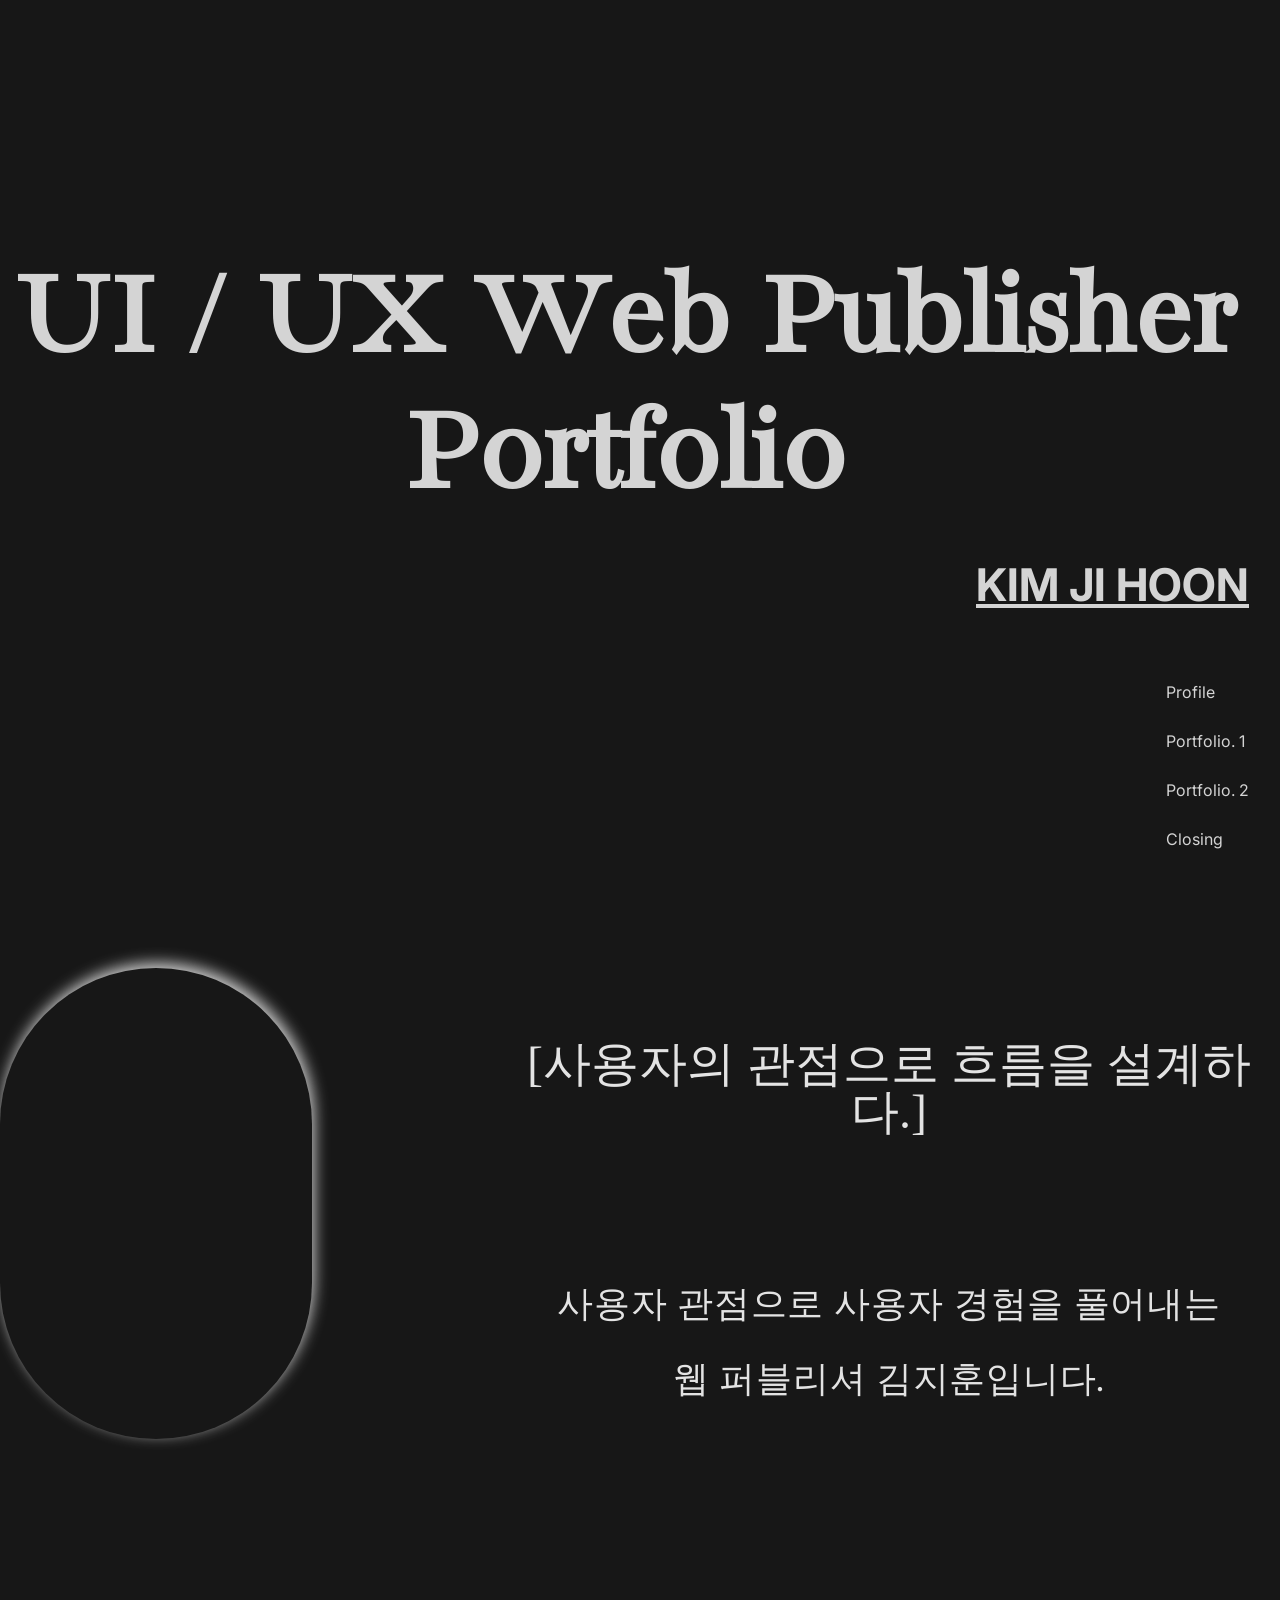
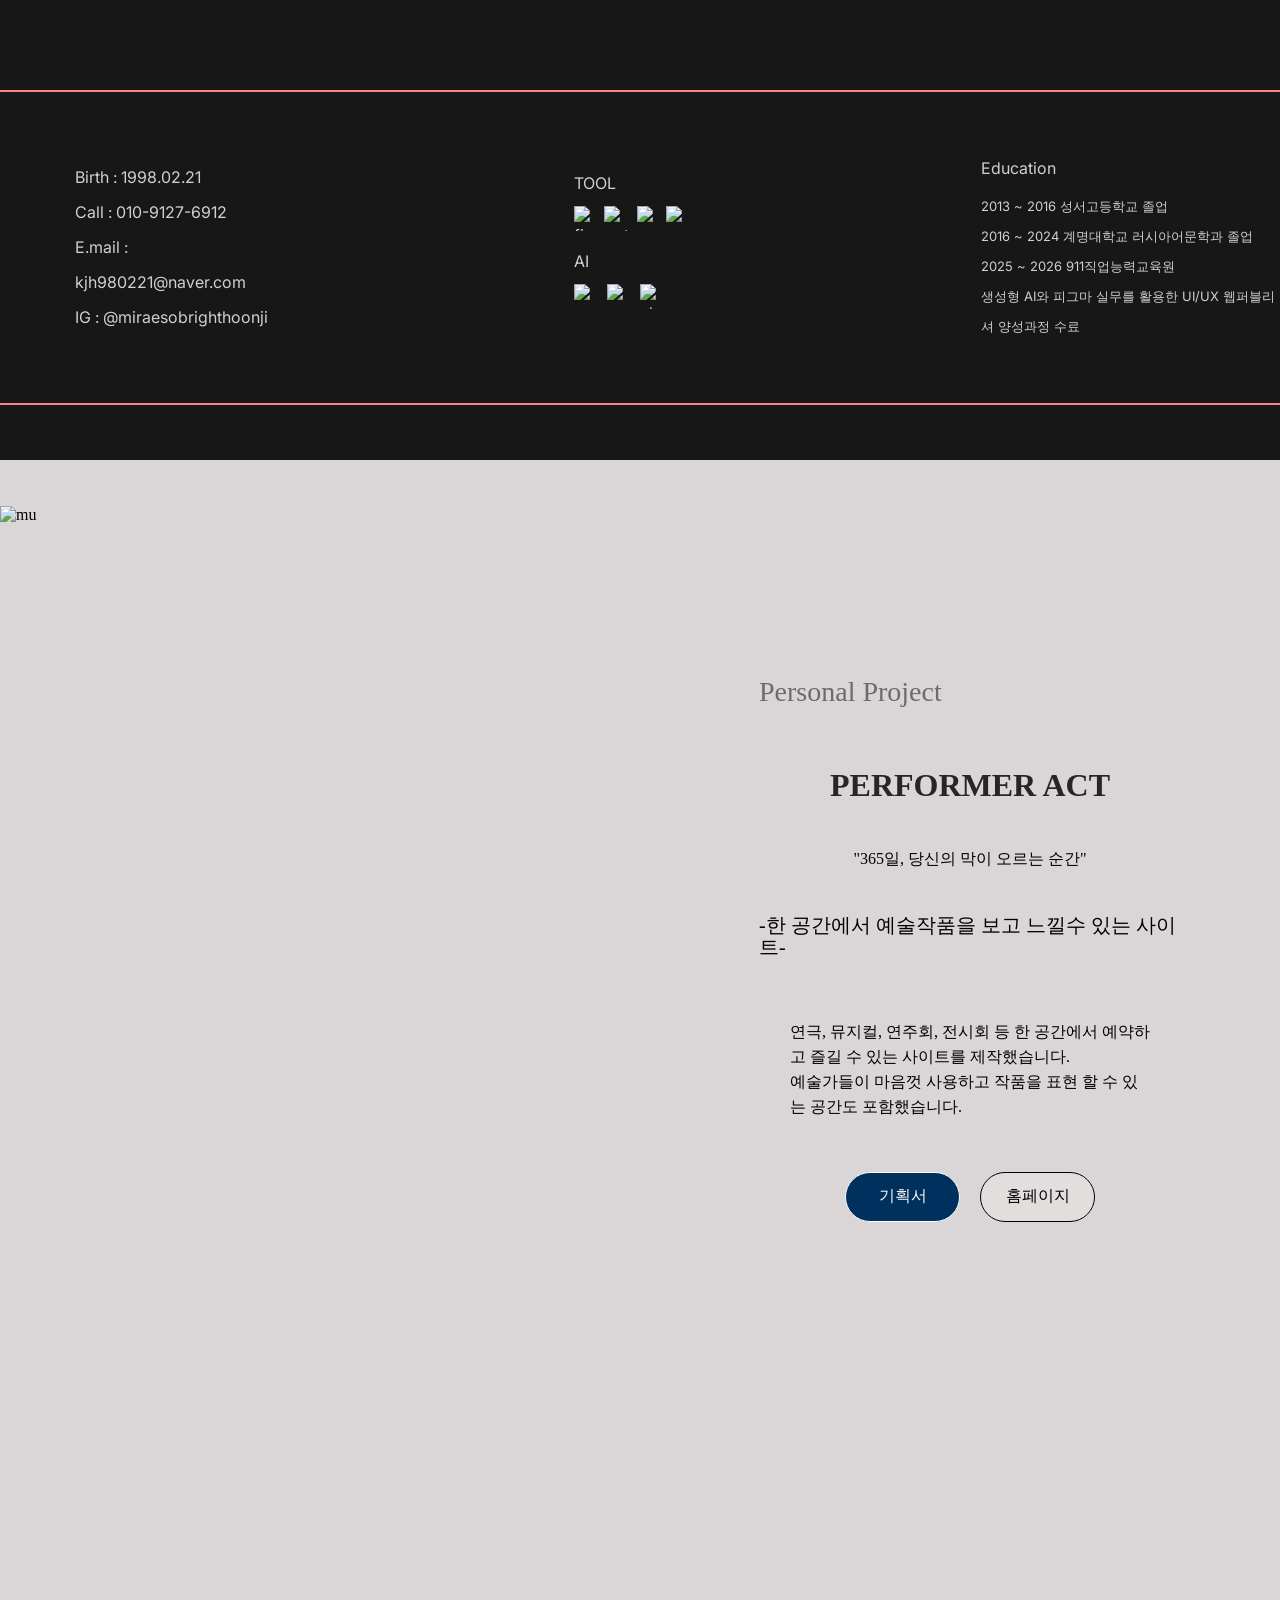
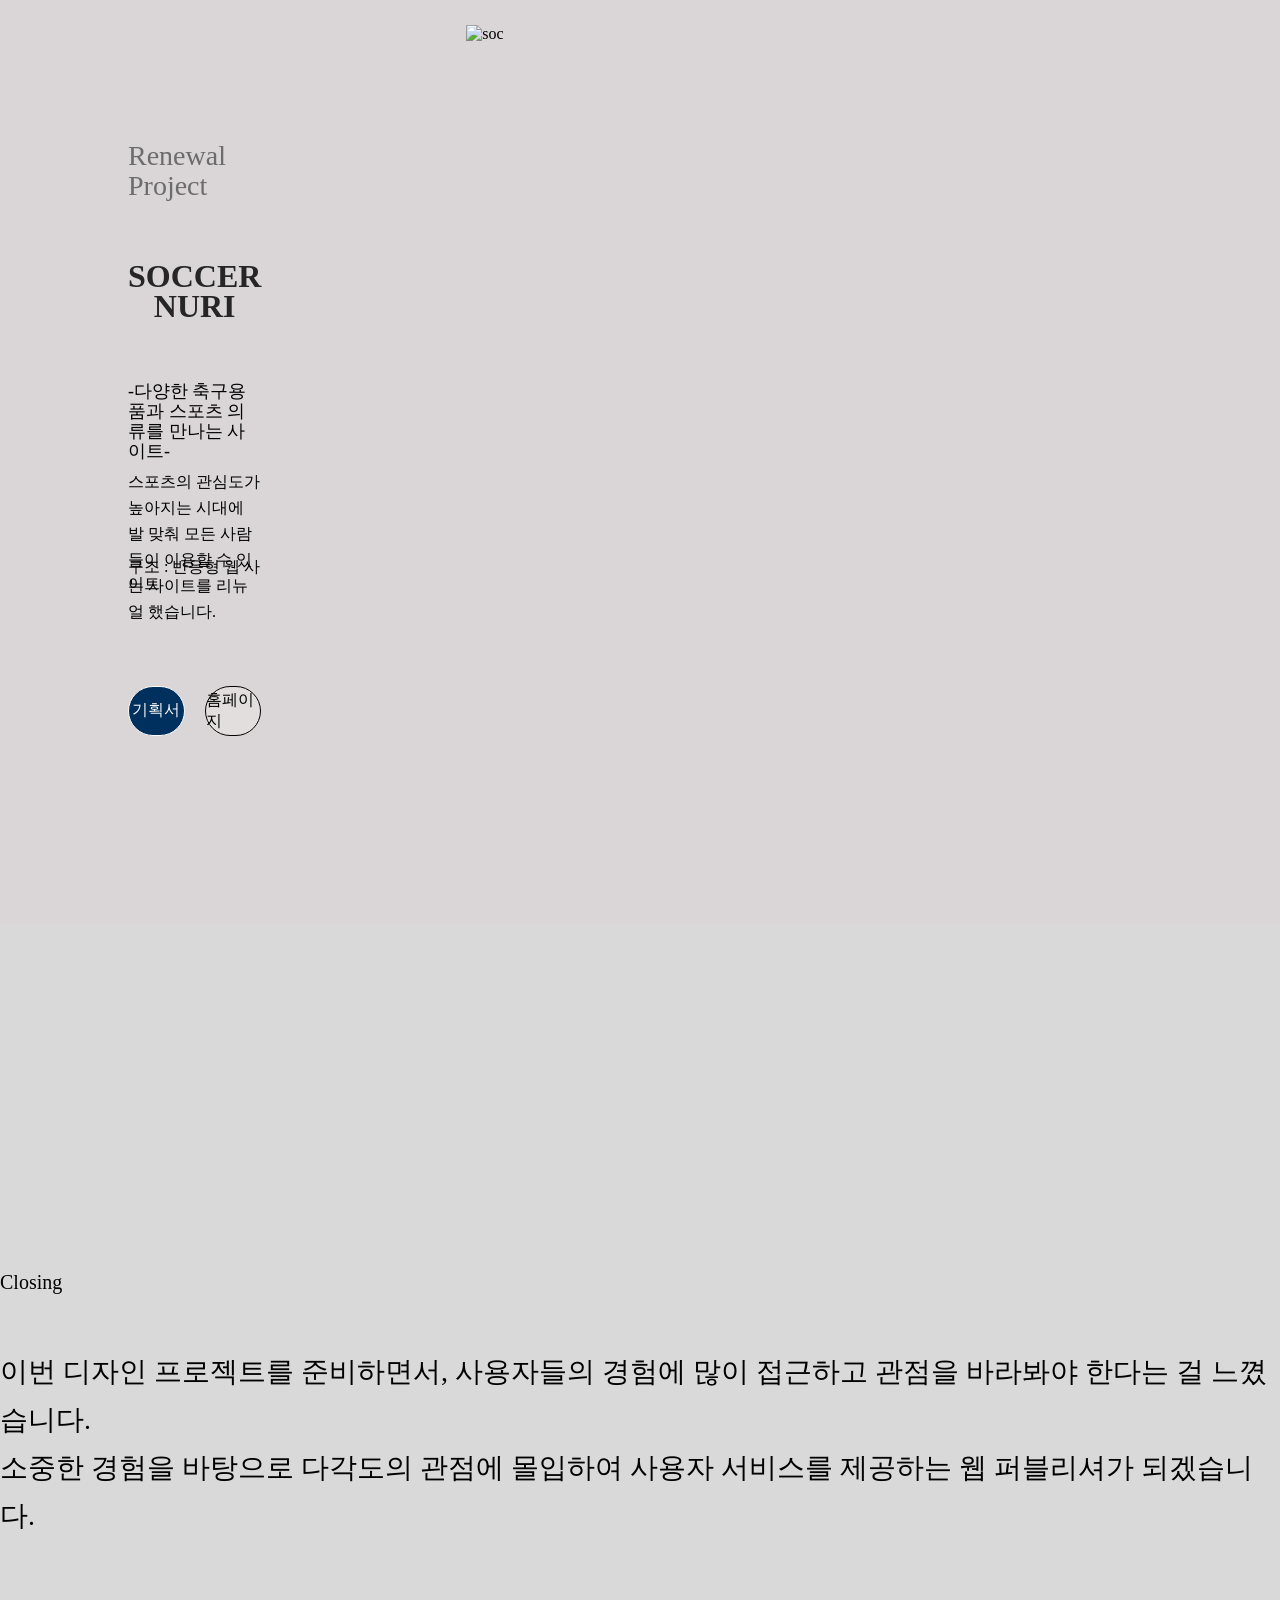
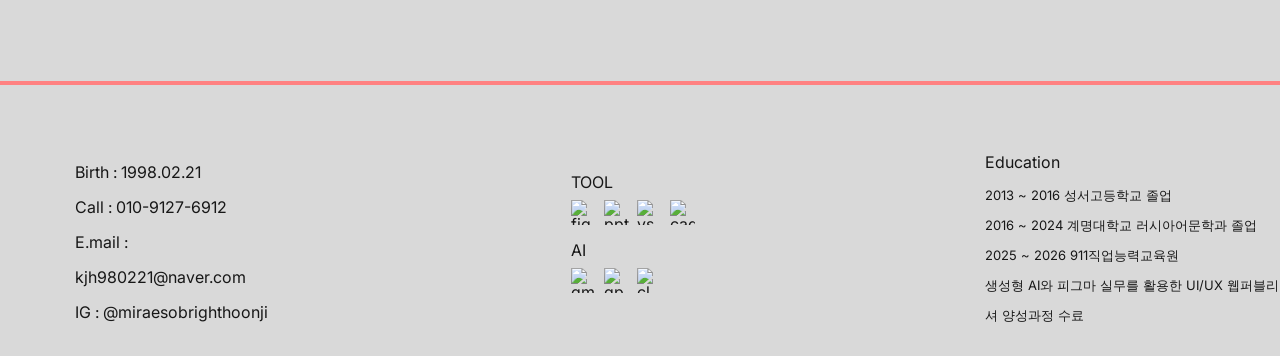
==== index.html @ e8573af8 "upload" ====
<!DOCTYPE html>
<html lang="en">
<head>
  <meta charset="UTF-8">
  <meta name="viewport" content="width=device-width, initial-scale=1.0">
  <title>표지페이지</title>
  <link rel="stylesheet" href="./index.css">
  <link href="https://fonts.googleapis.com/css2?family=Bacasime+Antique&family=Inter:wght@400&display=swap" rel="stylesheet">
</head>
<body>
 <section class="section-cover">
  <div class="frame-top">
    <div class="frame-title-nav">
      <div class="frame-main-title">
        <h1 class="main-title">UI / UX Web Publisher Portfolio</h1>
      </div>

      <div class="frame-user-info">
        <div class="frame-name">
          <h2 class="user-name">KIM JI HOON</h2>
        </div>
        <nav class="frame-nav">
          <a href="#profile">Profile</a>
          <a href="#brand-project">Portfolio. 1</a>
          <a href="#renewal-project">Portfolio. 2</a>
          <a href="#closing">Closing</a>
        </nav>
      </div>
    </div>
  </div>

  <div class="frame-bottom" id="profile">
    <div class="frame-intro">
      <div class="frame-profile-img">
        <div class="img-circle">
          <img src="./int-img/나나나.png" alt="나">
        </div>
      </div>
      <div class="frame-slogan">
        <h3 class="slogan-title">[사용자의 관점으로 흐름을 설계하다.]</h3>
        <p class="slogan-desc">사용자 관점으로 사용자 경험을 풀어내는 <br> 웹 퍼블리셔 김지훈입니다.</p>
      </div>
    </div>

    <div class="red-line"></div>

    <div class="frame-details">
      <div class="detail-box contact-info">
        Birth : 1998.02.21 <br> Call : 010-9127-6912 <br>
        E.mail : kjh980221@naver.com <br> IG : @miraesobrighthoonji
      </div>

      <div class="detail-box stack-info">
        <div class="stack-group">
          <span class="label">TOOL</span>
          <div class="icon-row">
            <img src="./int-img/figma.png" alt="fig">
            <img src="./int-img/ppt.png" alt="ppt">
            <img src="./int-img/vs2 1.png" alt="vs">
            <img src="./int-img/cacad 1.png" alt="cad">
          </div>
        </div>
        <div class="stack-group">
          <span class="label">AI</span>
          <div class="icon-row">
            <img src="./int-img/gemi 1.png" alt="gem">
            <img src="./int-img/gp 1.png" alt="gp">
            <img src="./int-img/cl 1.png" alt="cl">
          </div>
        </div>
      </div>

      <div class="detail-box edu-info">
        <span class="label">Education</span>
        <p class="edu-text">
          2013 ~ 2016 성서고등학교 졸업 <br>
          2016 ~ 2024 계명대학교 러시아어문학과 졸업 <br>
          2025 ~ 2026 911직업능력교육원 <br>생성형 AI와 피그마 실무를 활용한 UI/UX 웹퍼블리셔 양성과정 수료 
        </p>
      </div>
    </div>

    <div class="red-line"></div>
  </div>
 </section>

  <section id="brand-project" class="section-brand">
    <div class="brand-visual">
      <img src="./int-img/뮤지칼.jpg" alt="mu" class="brand-main-img">
    </div>

    <div class="brand-info-card">
      <div class="brand-header">
        <span class="brand-label">Personal Project</span>
        <div class="brand-titles">
          <h2 class="brand-name">PERFORMER ACT</h2>
          <p class="brand-slogan">"365일, 당신의 막이 오르는 순간"</p>
          <p class="brand-summary">-한 공간에서 예술작품을 보고 느낄수 있는 사이트-</p>
        </div>
      </div>

      <div class="brand-body">
        <div class="brand-description">
          <p class="desc-text">
            연극, 뮤지컬, 연주회, 전시회 등 한 공간에서 예약하고 즐길 수 있는 사이트를 제작했습니다. <br>
            예술가들이 마음껏 사용하고 작품을 표현 할 수 있는 공간도 포함했습니다.
          </p>
        </div>
        <div class="brand-actions">
          <a href="./김지훈퍼포머액트.pdf" class="btn btn-plan" target="_blank">기획서</a>
          <a href="./performeract/html/main1.html" class="btn btn-web" target="_blank">홈페이지</a>
        </div>
      </div>
    </div>
  </section>

  <section id="renewal-project" class="section-renewal">
    <div class="renewal-info-card">
      <div class="renewal-header">
        <span class="renewal-label">Renewal Project</span>
        <div class="renewal-titles">
          <h2 class="renewal-name">SOCCER NURI</h2>
          <p class="renewal-summary">-다양한 축구용품과 스포츠 의류를 만나는 사이트-</p>
        </div>
      </div>

      <div class="renewal-body">
        <div class="renewal-description">
          <p class="desc-main">스포츠의 관심도가 높아지는 시대에 발 맞춰 모든 사람들이 이용할 수 있는 사이트를 리뉴얼 했습니다.</p>
          <div class="desc-sub">
            <p>구조 : 반응형 웹 사이트</p>
          </div>
        </div>

        <div class="renewal-actions">
          <a href="./김지훈싸커누리.pdf" class="btn btn-plan-blue" target="_blank">기획서</a>
          <a href="./soccernuri/html/main.html" class="btn btn-web-gray" target="_blank">홈페이지</a>
        </div>
      </div>
    </div>

    <div class="project-img-display">
      <img src="./int-img/soc.png" alt="soc" class="renewal-main-img">
    </div>
  </section>

  <section id="closing" class="section-closing">
    <div class="closing-message-group">
      <h2 class="closing-label">Closing</h2>
      <p class="closing-text">
        이번 디자인 프로젝트를 준비하면서, 사용자들의 경험에 많이 접근하고 관점을 바라봐야 한다는 걸 느꼈습니다. <br>
        소중한 경험을 바탕으로 다각도의 관점에 몰입하여 사용자 서비스를 제공하는 웹 퍼블리셔가 되겠습니다.
      </p>
    </div>

    <div class="closing-info-group">
      <div class="accent-line"></div>
      <div class="contact-row">
        <div class="detail-box1 contact-info1">
          Birth : 1998.02.21 <br> Call : 010-9127-6912 <br>
          E.mail : kjh980221@naver.com <br> IG : @miraesobrighthoonji
        </div>

        <div class="detail-box1 stack-info1">
          <div class="stack-group1">
            <span class="label1">TOOL</span>
            <div class="icon-row1">
              <img src="./int-img/figma.png" alt="fig">
              <img src="./int-img/ppt.png" alt="ppt">
              <img src="./int-img/vs2 1.png" alt="vs">
              <img src="./int-img/cacad 1.png" alt="cad">
            </div>
          </div>
          <div class="stack-group1">
            <span class="label1">AI</span>
            <div class="icon-row1">
              <img src="./int-img/gemi 1.png" alt="gm">
              <img src="./int-img/gp 1.png" alt="gp">
              <img src="./int-img/cl 1.png" alt="cl">
            </div>
          </div>
        </div>

        <div class="detail-box1 edu-info1">
          <span class="label1">Education</span>
          <p class="edu-text1">
            2013 ~ 2016 성서고등학교 졸업 <br>
            2016 ~ 2024 계명대학교 러시아어문학과 졸업 <br>
            2025 ~ 2026 911직업능력교육원 <br>생성형 AI와 피그마 실무를 활용한 UI/UX 웹퍼블리셔 양성과정 수료
          </p>
        </div>
      </div>
    </div>
  </section>


</body>
</html>
---- index.css ----
@charset "UTF-8";
@import url('https://fonts.googleapis.com/earlyaccess/jejugothic.css');
* {
  margin: 0;
  padding: 0;
  box-sizing: border-box;
}
body {
  width: 100%;
  background: #F8F8F8;
  overflow-x: hidden;
}
img {
  display: block;
  max-width: 100%;
  height: auto;
}
a {
  text-decoration: none;
  color: inherit;
}
html {
  scroll-behavior: smooth;
}
.section-cover {
  display: flex;
  flex-direction: column;
  align-items: center;
  padding: 253px 0px 55px;
  gap: 10px;
  width: 100%;
  max-width: 1920px;
  height: 2060px;
  background: #171717;
  box-sizing: border-box;
}
.frame-top {
  display: flex;
  flex-direction: column;
  align-items: flex-start;
  gap: 44px;
  width: 100%;
  height: 1807px;
  align-self: stretch;
}
.frame-title-nav {
  display: flex;
  flex-direction: column;
  justify-content: flex-end;
  align-items: flex-end;
  padding: 0px 31px 0px 0px;
  gap: 113px;
  width: 100%;
  height: 596px;
  align-self: stretch;
}
.frame-main-title {
  display: flex;
  justify-content: center;
  align-items: center;
  width: 100%;
  max-width: 1889px;
  height: 192px;
  align-self: stretch;
}
.main-title {
  width: 100%;
  max-width: 1336px;
  height: 192px;
  font-family: 'Bacasime Antique';
  font-size: 126px;
  line-height: 136px;
  text-align: center;
  color: #D4D4D4;
  margin: 0;
}
.frame-user-info {
  display: flex;
  flex-direction: column;
  align-items: flex-end;
  gap: 71px;
  width: 100%;
  max-width: 279px;
  height: 291px;
}
.frame-name {
  display: flex;
  flex-direction: row;
  justify-content: flex-end;
  align-items: flex-end;
  width: 100%;
  height: 54px;
}
.user-name {
  width: auto;
  white-space: nowrap;
  font-family: 'Inter';
  font-size: 45px;
  line-height: 54px;
  text-align: right;
  text-decoration: underline;
  color: #D4D4D4;
  margin: 0;
}
.frame-nav {
  display: flex;
  flex-direction: column;
  gap: 30px;
}
.frame-nav a {
  font-family: 'Inter';
  font-size: 16px;
  line-height: 19px;
  color: #D4D4D4;
  text-decoration: none;
}
.frame-nav a:hover {
  text-decoration: underline;
}
.frame-bottom {
  display: flex;
  flex-direction: column;
  align-items: center;
  gap: 77px;
  width: 100%;
  height: 1144px;
  align-self: stretch;
}
.frame-intro {
  display: flex;
  flex-direction: row;
  align-items: center;
  padding: 78px 0px 145px;
  gap: 188px;
  width: 100%;
  max-width: 1436px;
  height: 775px;
}
.img-circle {
  width: 100%;
  max-width: 312px;
  height: 471px;
  border-radius: 156px;
}
.img-circle img {
  width: 312px;
  height: 100%;
  object-fit: cover;
  box-sizing: border-box;
  border-radius: 156px;
  box-shadow: 2px -5px 15px #D0D0D0;
}
.frame-slogan {
  display: flex;
  flex-direction: column;
  align-items: center;
  gap: 130px;
  width: 100%;
  max-width: 778px;
  height: 328px;
}
.slogan-title {
  font-family: 'JejuMyeongjo';
  font-size: 48px;
  font-weight: 400;
  line-height: 48px;
  text-align: center;
  color: #E3E3E3;
  margin: 0;
}
.slogan-desc {
  font-family: 'Inter';
  font-size: 36px;
  line-height: 75px;
  letter-spacing: 0.02em;
  color: #E3E3E3;
  display: flex;
  align-items: center;
  text-align: center;
  margin: 0;
}
.red-line {
  width: 100%;
  height: 0px;
  border: 1px solid #FF8181;
  align-self: stretch;
}
.frame-details {
  display: flex;
  flex-direction: row;
  align-items: center;
  gap: 282px;
  width: 100%;
  max-width: 1358px;
  height: 157px;
}
.detail-box {
  font-family: 'Inter';
  font-size: 16px;
  line-height: 26px;
  color: #D0D0D0;
}
.detail-box.contact-info {
  font-size: 16px;
  line-height: 35px;
  margin-left: 75px;
}
.stack-group {
  margin-bottom: 17px;
}
.label {
  display: block;
  margin-bottom: 10px;
}
.icon-row {
  display: flex;
  align-items: center;
}
.icon-row img {
  width: 100%;
  max-width: 25px;
  height: 25px;
  margin-right: 8px;
}
.edu-text {
  font-size: 13px;
  line-height: 30px;
  width: 100%;
  max-width: 314px;
  margin: 0;
}
.section-brand {
  display: flex;
  flex-direction: row;
  align-items: center;
  padding: 0px 99px 0px 0px; 
  gap: 142px; 
  width: 100%;
  max-width: 1920px;
  height: 1032px;
  background: #DAD5D6;
  box-sizing: border-box;
}
.brand-visual {
  width: 100%;
  max-width: 1257px;
  height: 941px;
  display: flex;
  flex-direction: column;
  gap: 10px;
}
.brand-main-img {
  width: 100%;
  max-width: 1257px;
  height: 950px;
  object-fit: cover;
}
.brand-info-card {
  display: flex;
  flex-direction: column;
  align-items: center;
  gap: 61px;
  width: 100%;
  max-width: 422px;
  height: 599px;
}
.brand-header {
  display: flex;
  flex-direction: column;
  align-items: flex-start;
  gap: 61px;
  width: 100%;
  max-width: 422px;
}
.brand-label {
  font-family: 'JejuGothic';
  font-size: 28px;
  line-height: 30px;
  color: #6C6C6C;
}
.brand-titles {
  display: flex;
  flex-direction: column;
  align-items: center;
  gap: 47px;
  width: 100%;
  max-width: 422px;
}
.brand-name {
  font-family: 'jejugothic';
  font-size: 32px;
  line-height: 35px;
  color: #262626;
  text-align: center;
}
.brand-slogan {
  font-family: 'jejugothic';
  font-size: 16px;
  line-height: 17px;
  color: #000000;
}
.brand-summary {
  font-family: 'jejugothic';
  font-size: 20px;
  line-height: 22px;
  color: #000000;
}
.brand-body {
  display: flex;
  flex-direction: column;
  align-items: center;
  gap: 53px;
  width: 100%;
  max-width: 360px;
}
.brand-description {
  display: flex;
  flex-direction: column;
  gap: 72px;
  width: 100%;
  max-width: 360px;
}
.desc-text {
  font-family: 'jejugothic';
  font-size: 16px;
  line-height: 25px;
  color: #000000;
}
.project-period {
  font-family: 'jejugothic';
  font-size: 16px;
  line-height: 17px;
  color: #000000;
}
.brand-actions {
  display: flex;
  flex-direction: row;
  align-items: center;
  gap: 20px;
  width: 100%;
  max-width: 250px;
  height: 50px;
}
.btn {
  display: flex;
  justify-content: center;
  align-items: center;
  width: 100%;
  max-width: 115px;
  height: 50px;
  border-radius: 25px;
  font-family: 'jejugothic';
  font-size: 16px;
  text-decoration: none;
}
.btn-plan {
  background: #00305E;
  border: 1px solid #FDFDFD;
  color: #FAFAFA;
}
.btn-plan:hover {
  text-decoration: underline;
}
.btn-web {
  background: #E3DEDE;
  border: 1px solid #000000;
  color: #000000;
}
.btn-web:hover {
  text-decoration: underline;
}
.section-renewal {
  display: flex;
  flex-direction: row;
  align-items: center;
  padding: 133px 10% 83px 10%;
  gap: 20%;
  width: 100%;
  max-width: 1920px;
  max-height: 1032px;
  background: #DAD5D6;
  box-sizing: border-box;
}
.renewal-info-card {
  display: flex;
  flex-direction: column;
  align-items: center;
  gap: 68px;
  width: 100%;
  max-width: 450px;
  height: 585px;
}
.renewal-header {
  display: flex;
  flex-direction: column;
  align-items: flex-start;
  gap: 90px;
  width: 100%;
  max-width: 413px;
  height: 260px;
}
.renewal-label {
  width: 100%;
  max-width: 413px;
  height: 30px;
  font-family: 'JejuGothic';
  font-size: 28px;
  line-height: 30px;
  color: #6C6C6C;
}
.renewal-titles {
  display: flex;
  flex-direction: column;
  align-items: center;
  gap: 90px;
  width: 100%;
  max-width: 413px;
  height: 140px;
}
.renewal-name {
  width: 100%;
  max-width: 413px;
  height: 30px;
  font-family: 'JejuGothic';
  font-size: 32px;
  line-height: 30px;
  text-align: center;
  color: #262626;
}
.renewal-summary {
  width: 100%;
  max-width: 413px;
  height: 20px;
  font-family: 'JejuGothic';
  font-size: 18px;
  line-height: 20px;
  color: #000000;
}
.renewal-body {
  display: flex;
  flex-direction: column;
  align-items: center;
  gap: 67px;
  width: 100%;
  max-width: 380px;
  height: 267px;
}
.renewal-description {
  display: flex;
  flex-direction: column;
  align-items: flex-start;
  gap: 55px;
  width: 100%;
  max-width: 380px;
  height: 150px;
}
.desc-main {
  width: 100%;
  max-width: 380px;
  height: 34px;
  font-family: 'JejuGothic';
  font-size: 16px;
  line-height: 26px;
  color: #000000;
}
.desc-sub {
  display: flex;
  flex-direction: column;
  align-items: flex-start;
  gap: 27px;
  width: 100%;
  max-width: 156px;
  height: 61px;
}
.desc-sub p {
  width: 100%;
  max-width: 156px;
  height: 17px;
  font-family: 'JejuGothic';
  font-size: 16px;
  line-height: 17px;
  color: #000000;
}
.renewal-actions {
  display: flex;
  flex-direction: row;
  align-items: center;
  gap: 20px;
  width: 100%;
  max-width: 250px;
  height: 50px;
}
.btn {
  display: flex;
  justify-content: center;
  align-items: center;
  width: 100%;
  max-width: 115px;
  height: 50px;
  border-radius: 25px;
  font-family: 'JejuGothic';
  font-size: 16px;
  text-decoration: none;
}
.btn-plan-blue {
  background: #00305E;
  border: 1px solid #FDFDFD;
  color: #FAFAFA;
}
.btn-plan-blue:hover {
  text-decoration: underline;
}
.btn-web-gray {
  background: #E3DEDE;
  border: 1px solid #000000;
  color: #000000;
}
.btn-web-gray:hover {
  text-decoration: underline;
}
.project-img-display {
  display: flex;
  flex-direction: row;
  align-items: flex-start;
  width: 100%;
  max-width: 800px;
  height: 816px;
  flex: none;
}
.renewal-main-img {
  width: 100%;
  height: 100%;
  object-fit: contain; 
}
.section-closing {
  display: flex;
  flex-direction: column;
  align-items: center;
  padding: 347px 0px 278px;
  gap: 243px;
  width: 100%;
  max-width: 1920px;
  height: 1032px;
  background: #D9D9D9;
  box-sizing: border-box;
  flex: none;
  order: 4;
}
.closing-message-group {
  display: flex;
  flex-direction: column;
  align-items: flex-start;
  padding: 0;
  gap: 55px;
  width: 100%;
  max-width: 1317px;
  height: 167px;
}
.closing-label {
  width: 100%;
  max-width: 1317px;
  height: 22px;
  font-family: 'JejuGothic';
  font-weight: 400;
  font-size: 20px;
  line-height: 22px;
  color: #000000;
}
.closing-text {
  width: 100%;
  max-width: 1317px;
  height: 90px;
  font-family: 'JejuGothic';
  font-weight: 400;
  font-size: 28px;
  line-height: 48px;
  color: #000000;
}
.closing-info-group {
  display: flex;
  flex-direction: column;
  align-items: center;
  padding: 0px;
  gap: 113px; 
  width: 100%;
  max-width: 1920px;
  height: auto;
}
.accent-line {
  width: 100%;
  max-width: 1920px;
  height: 0px;
  border: 2px solid #FF8181;
  align-self: stretch;
}
.contact-row {
  display: flex;
  flex-direction: row;
  align-items: center;
  padding: 0px;
  gap: 282px; 
  width: 100%;
  max-width: 1358px;
  height: 88px;
  /*margin-bottom: 10px;*/
  /*border: 1px solid #000000;*/
}
.detail-box1 {
  font-family: 'Inter';
  font-size: 16px;
  line-height: 16px;
  color: #171717;
}
.detail-box1.contact-info1 {
  font-size: 16px;
  line-height: 35px;
  margin-left: 75px;
}
.stack-group1 {
  margin-bottom: 17px;
}
.label1 {
  display: block;
  margin-bottom: 10px;
}
.icon-row1 {
  display: flex;
  align-items: center;
}
.icon-row1 img {
  width: 25px;
  height: 25px;
  margin-right: 8px;
}
.edu-text1 {
  font-size: 13px;
  line-height: 30px;
  width: 100%;
  max-width: 314px;
  margin: 0;
}
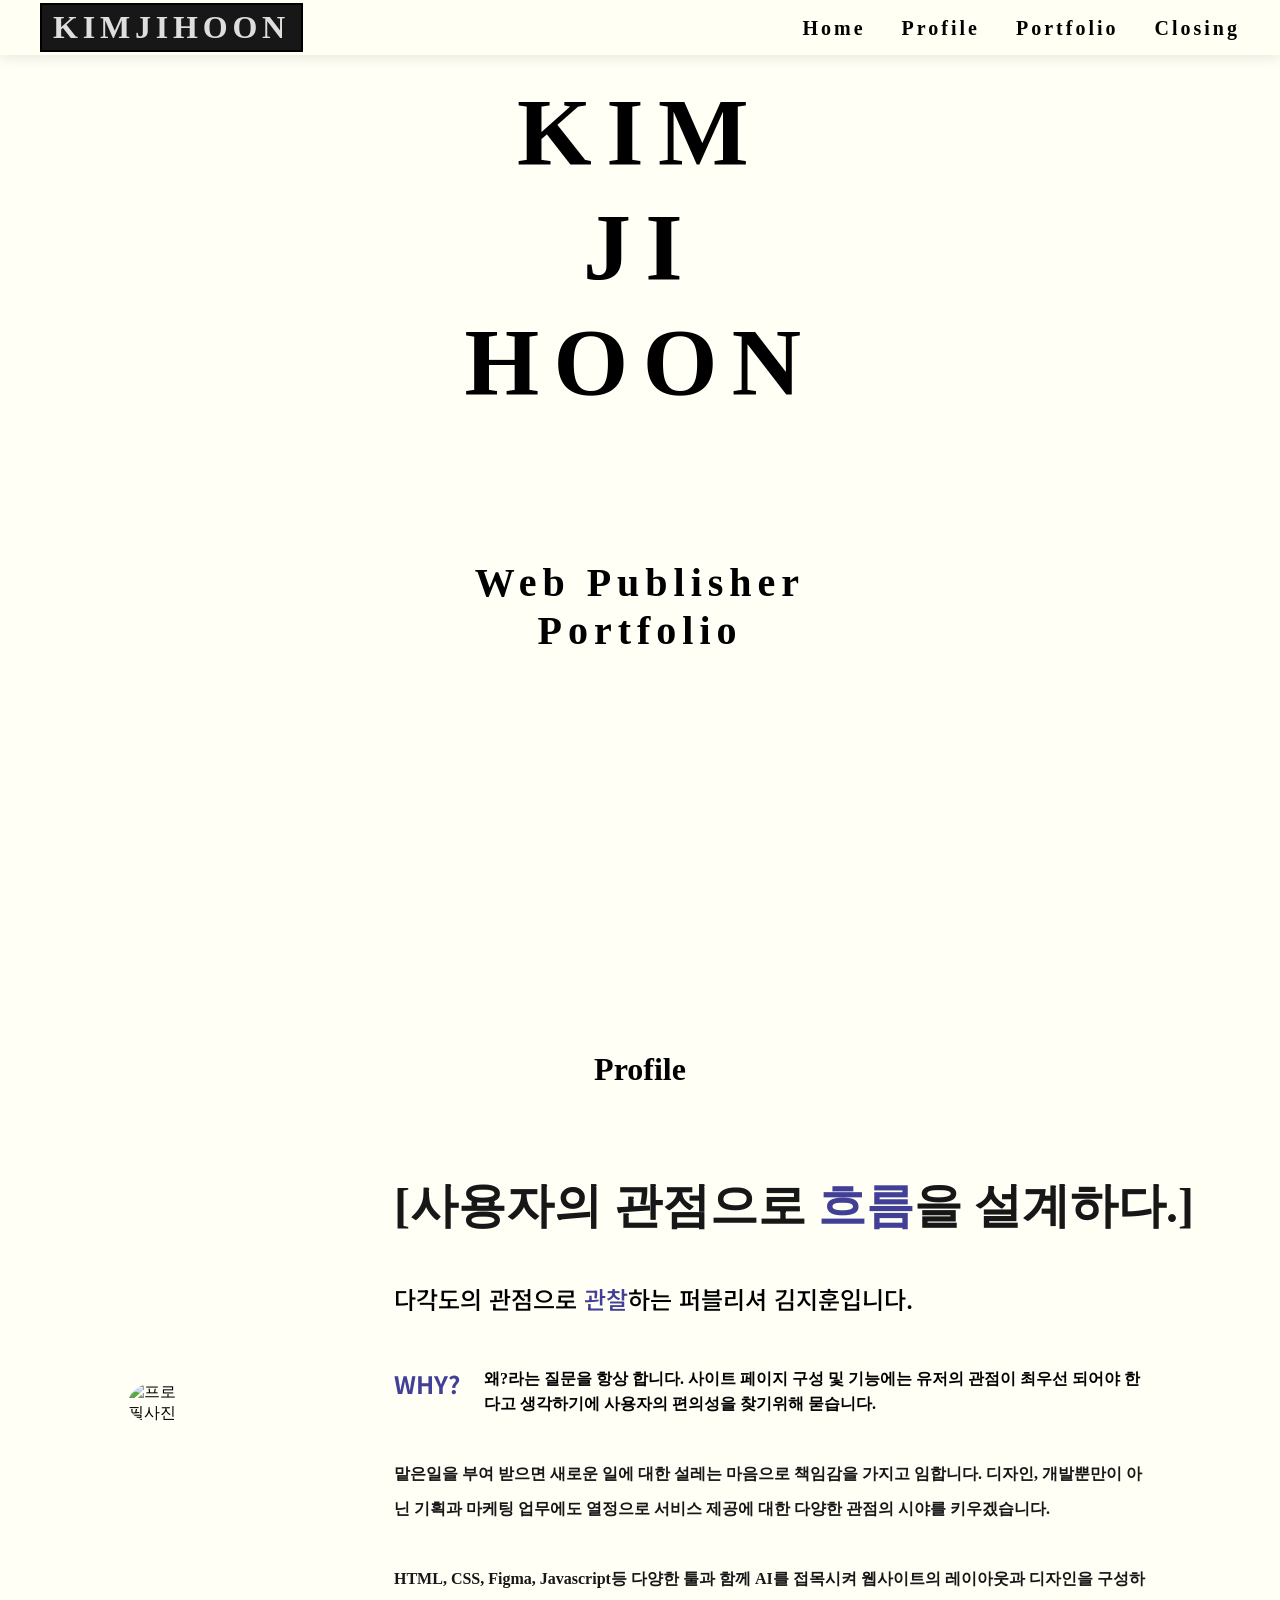
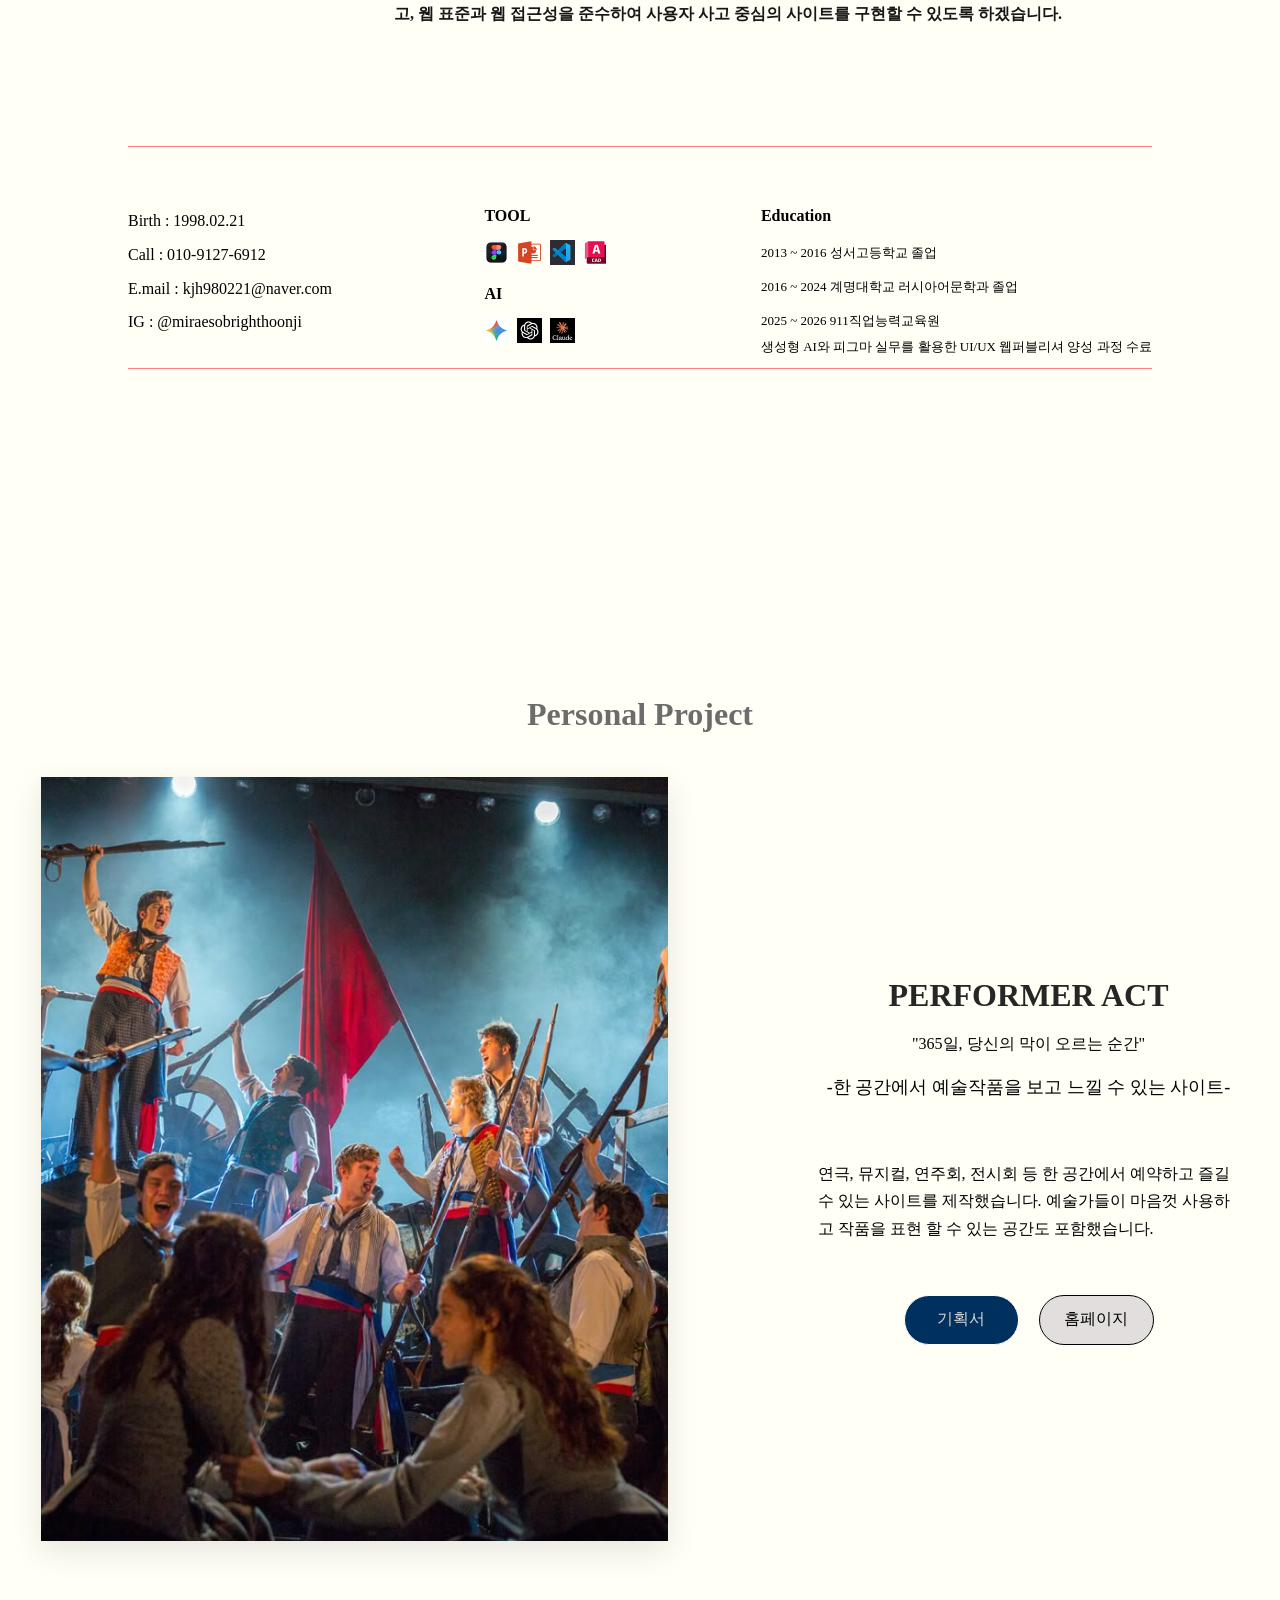
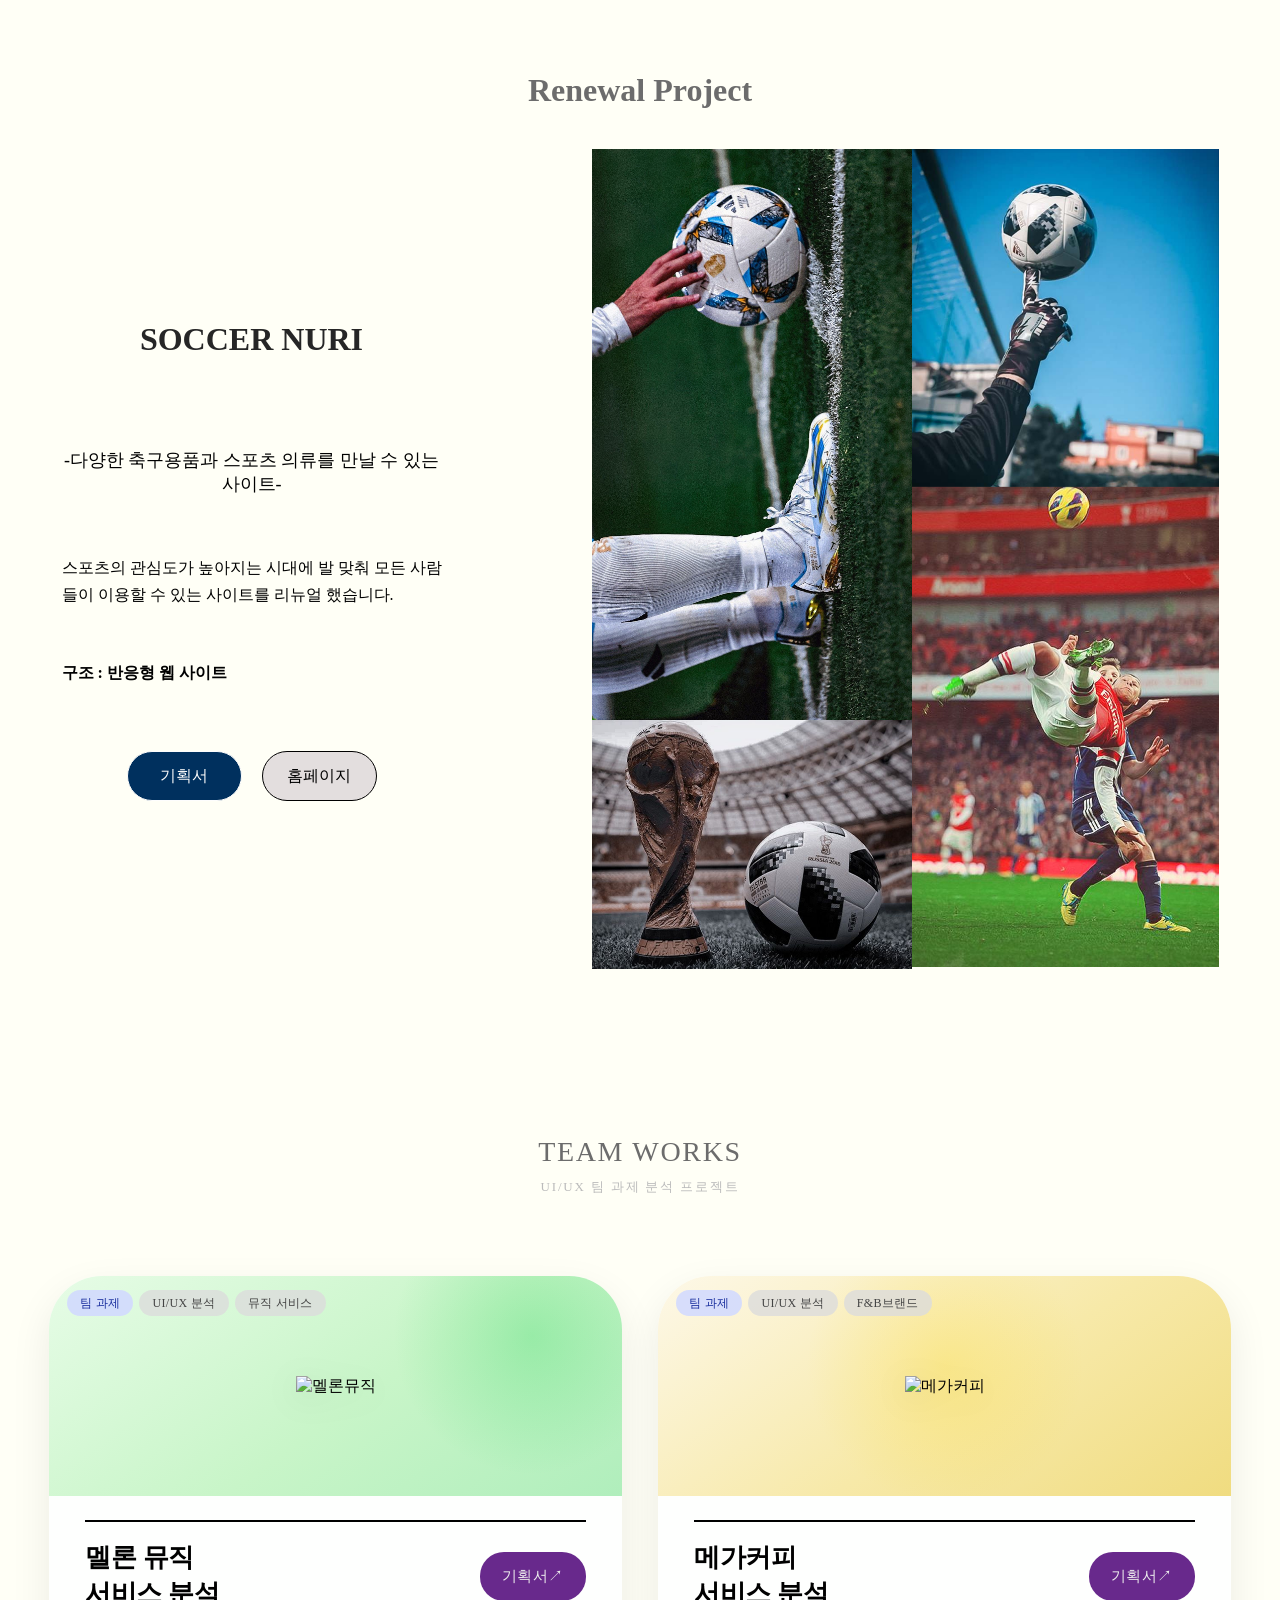
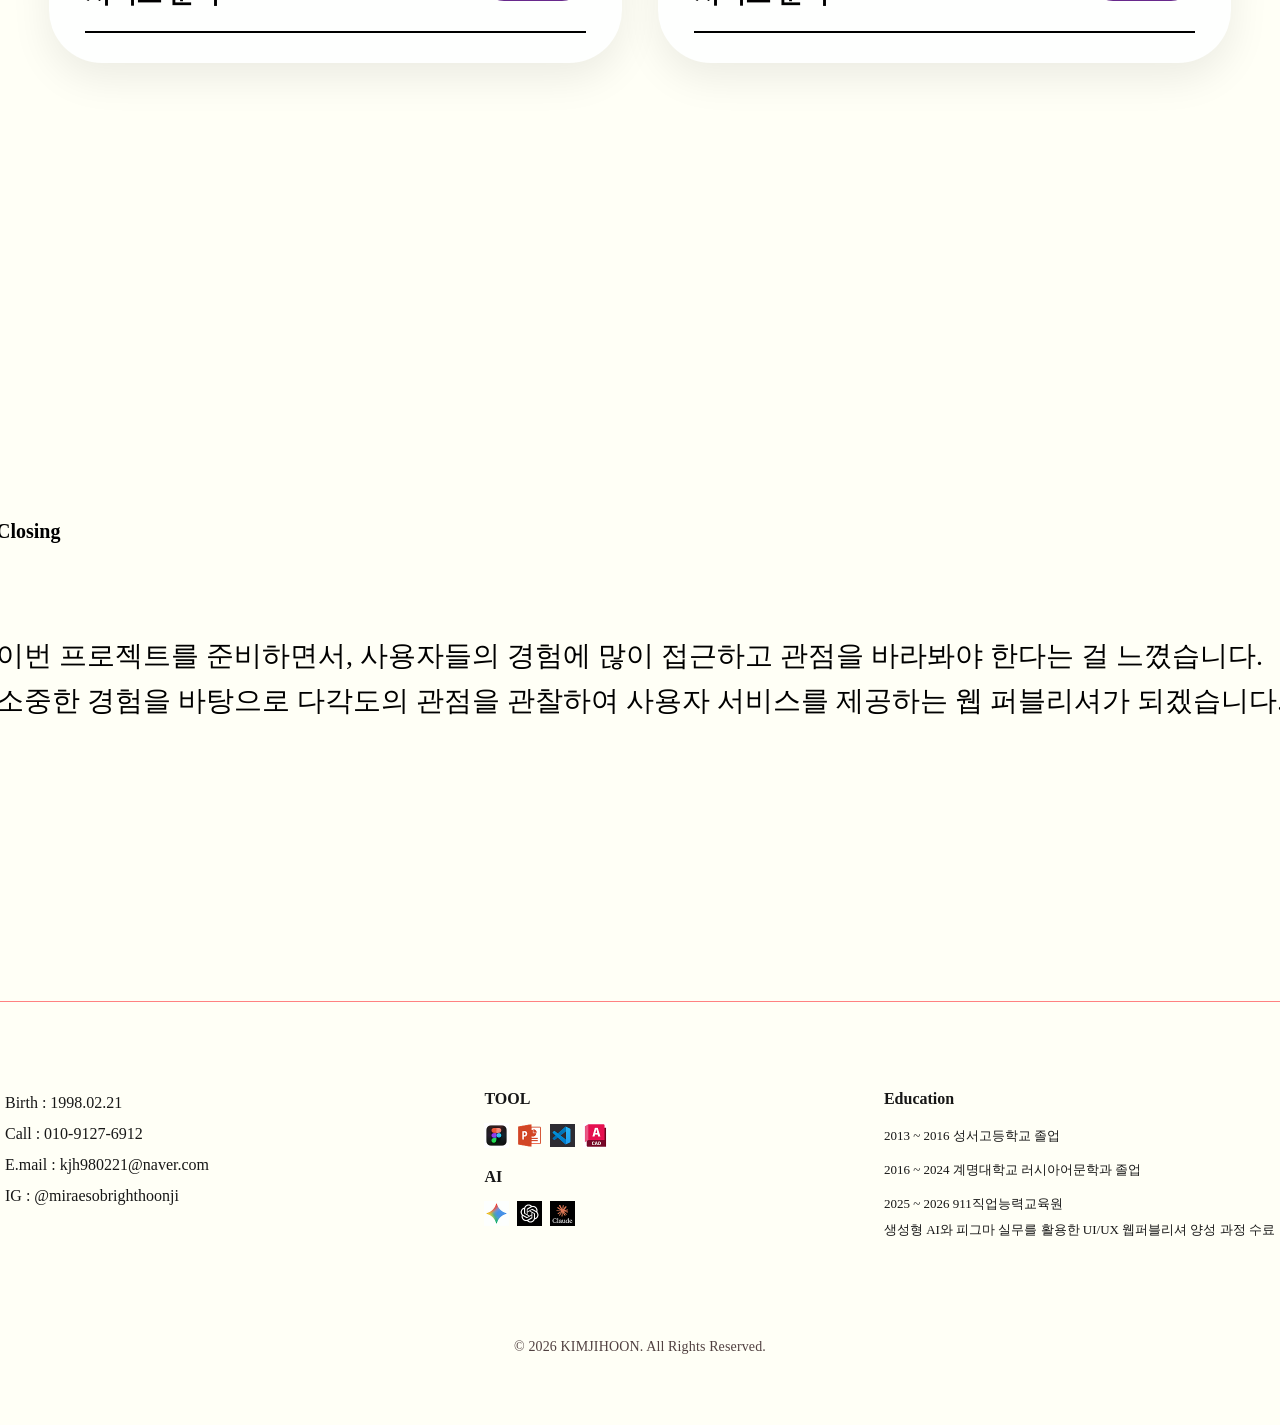
==== commit d3047238: "Add files via upload" ====
--- a/index.html
+++ b/index.html
@@ -1,198 +1,303 @@
-<!DOCTYPE html>
-<html lang="en">
-<head>
-  <meta charset="UTF-8">
-  <meta name="viewport" content="width=device-width, initial-scale=1.0">
-  <title>표지페이지</title>
-  <link rel="stylesheet" href="./index.css">
-  <link href="https://fonts.googleapis.com/css2?family=Bacasime+Antique&family=Inter:wght@400&display=swap" rel="stylesheet">
-</head>
-<body>
- <section class="section-cover">
-  <div class="frame-top">
-    <div class="frame-title-nav">
-      <div class="frame-main-title">
-        <h1 class="main-title">UI / UX Web Publisher Portfolio</h1>
-      </div>
-
-      <div class="frame-user-info">
-        <div class="frame-name">
-          <h2 class="user-name">KIM JI HOON</h2>
-        </div>
-        <nav class="frame-nav">
-          <a href="#profile">Profile</a>
-          <a href="#brand-project">Portfolio. 1</a>
-          <a href="#renewal-project">Portfolio. 2</a>
-          <a href="#closing">Closing</a>
-        </nav>
-      </div>
-    </div>
-  </div>
-
-  <div class="frame-bottom" id="profile">
-    <div class="frame-intro">
-      <div class="frame-profile-img">
-        <div class="img-circle">
-          <img src="./int-img/나나나.png" alt="나">
-        </div>
-      </div>
-      <div class="frame-slogan">
-        <h3 class="slogan-title">[사용자의 관점으로 흐름을 설계하다.]</h3>
-        <p class="slogan-desc">사용자 관점으로 사용자 경험을 풀어내는 <br> 웹 퍼블리셔 김지훈입니다.</p>
-      </div>
-    </div>
-
-    <div class="red-line"></div>
-
-    <div class="frame-details">
-      <div class="detail-box contact-info">
-        Birth : 1998.02.21 <br> Call : 010-9127-6912 <br>
-        E.mail : kjh980221@naver.com <br> IG : @miraesobrighthoonji
-      </div>
-
-      <div class="detail-box stack-info">
-        <div class="stack-group">
-          <span class="label">TOOL</span>
-          <div class="icon-row">
-            <img src="./int-img/figma.png" alt="fig">
-            <img src="./int-img/ppt.png" alt="ppt">
-            <img src="./int-img/vs2 1.png" alt="vs">
-            <img src="./int-img/cacad 1.png" alt="cad">
-          </div>
-        </div>
-        <div class="stack-group">
-          <span class="label">AI</span>
-          <div class="icon-row">
-            <img src="./int-img/gemi 1.png" alt="gem">
-            <img src="./int-img/gp 1.png" alt="gp">
-            <img src="./int-img/cl 1.png" alt="cl">
-          </div>
-        </div>
-      </div>
-
-      <div class="detail-box edu-info">
-        <span class="label">Education</span>
-        <p class="edu-text">
-          2013 ~ 2016 성서고등학교 졸업 <br>
-          2016 ~ 2024 계명대학교 러시아어문학과 졸업 <br>
-          2025 ~ 2026 911직업능력교육원 <br>생성형 AI와 피그마 실무를 활용한 UI/UX 웹퍼블리셔 양성과정 수료 
-        </p>
-      </div>
-    </div>
-
-    <div class="red-line"></div>
-  </div>
- </section>
-
-  <section id="brand-project" class="section-brand">
-    <div class="brand-visual">
-      <img src="./int-img/뮤지칼.jpg" alt="mu" class="brand-main-img">
-    </div>
-
-    <div class="brand-info-card">
-      <div class="brand-header">
-        <span class="brand-label">Personal Project</span>
-        <div class="brand-titles">
-          <h2 class="brand-name">PERFORMER ACT</h2>
-          <p class="brand-slogan">"365일, 당신의 막이 오르는 순간"</p>
-          <p class="brand-summary">-한 공간에서 예술작품을 보고 느낄수 있는 사이트-</p>
-        </div>
-      </div>
-
-      <div class="brand-body">
-        <div class="brand-description">
-          <p class="desc-text">
-            연극, 뮤지컬, 연주회, 전시회 등 한 공간에서 예약하고 즐길 수 있는 사이트를 제작했습니다. <br>
-            예술가들이 마음껏 사용하고 작품을 표현 할 수 있는 공간도 포함했습니다.
-          </p>
-        </div>
-        <div class="brand-actions">
-          <a href="./김지훈퍼포머액트.pdf" class="btn btn-plan" target="_blank">기획서</a>
-          <a href="./performeract/html/main1.html" class="btn btn-web" target="_blank">홈페이지</a>
-        </div>
-      </div>
-    </div>
-  </section>
-
-  <section id="renewal-project" class="section-renewal">
-    <div class="renewal-info-card">
-      <div class="renewal-header">
-        <span class="renewal-label">Renewal Project</span>
-        <div class="renewal-titles">
-          <h2 class="renewal-name">SOCCER NURI</h2>
-          <p class="renewal-summary">-다양한 축구용품과 스포츠 의류를 만나는 사이트-</p>
-        </div>
-      </div>
-
-      <div class="renewal-body">
-        <div class="renewal-description">
-          <p class="desc-main">스포츠의 관심도가 높아지는 시대에 발 맞춰 모든 사람들이 이용할 수 있는 사이트를 리뉴얼 했습니다.</p>
-          <div class="desc-sub">
-            <p>구조 : 반응형 웹 사이트</p>
-          </div>
-        </div>
-
-        <div class="renewal-actions">
-          <a href="./김지훈싸커누리.pdf" class="btn btn-plan-blue" target="_blank">기획서</a>
-          <a href="./soccernuri/html/main.html" class="btn btn-web-gray" target="_blank">홈페이지</a>
-        </div>
-      </div>
-    </div>
-
-    <div class="project-img-display">
-      <img src="./int-img/soc.png" alt="soc" class="renewal-main-img">
-    </div>
-  </section>
-
-  <section id="closing" class="section-closing">
-    <div class="closing-message-group">
-      <h2 class="closing-label">Closing</h2>
-      <p class="closing-text">
-        이번 디자인 프로젝트를 준비하면서, 사용자들의 경험에 많이 접근하고 관점을 바라봐야 한다는 걸 느꼈습니다. <br>
-        소중한 경험을 바탕으로 다각도의 관점에 몰입하여 사용자 서비스를 제공하는 웹 퍼블리셔가 되겠습니다.
-      </p>
-    </div>
-
-    <div class="closing-info-group">
-      <div class="accent-line"></div>
-      <div class="contact-row">
-        <div class="detail-box1 contact-info1">
-          Birth : 1998.02.21 <br> Call : 010-9127-6912 <br>
-          E.mail : kjh980221@naver.com <br> IG : @miraesobrighthoonji
-        </div>
-
-        <div class="detail-box1 stack-info1">
-          <div class="stack-group1">
-            <span class="label1">TOOL</span>
-            <div class="icon-row1">
-              <img src="./int-img/figma.png" alt="fig">
-              <img src="./int-img/ppt.png" alt="ppt">
-              <img src="./int-img/vs2 1.png" alt="vs">
-              <img src="./int-img/cacad 1.png" alt="cad">
-            </div>
-          </div>
-          <div class="stack-group1">
-            <span class="label1">AI</span>
-            <div class="icon-row1">
-              <img src="./int-img/gemi 1.png" alt="gm">
-              <img src="./int-img/gp 1.png" alt="gp">
-              <img src="./int-img/cl 1.png" alt="cl">
-            </div>
-          </div>
-        </div>
-
-        <div class="detail-box1 edu-info1">
-          <span class="label1">Education</span>
-          <p class="edu-text1">
-            2013 ~ 2016 성서고등학교 졸업 <br>
-            2016 ~ 2024 계명대학교 러시아어문학과 졸업 <br>
-            2025 ~ 2026 911직업능력교육원 <br>생성형 AI와 피그마 실무를 활용한 UI/UX 웹퍼블리셔 양성과정 수료
-          </p>
-        </div>
-      </div>
-    </div>
-  </section>
-
-
-</body>
+<!DOCTYPE html>
+<html lang="ko">
+<head>
+  <meta charset="UTF-8">
+  <meta name="viewport" content="width=device-width, initial-scale=1.0">
+  <title>표지 사이트</title>
+  <link rel="stylesheet" href="./index.css">
+  <link href="https://fonts.googleapis.com/css2?family=Noto+Sans+KR:wght@400;500;700&display=swap" rel="stylesheet">
+</head>
+<body>
+  <section class="intro-section" id="home">
+    <header class="intro-header">
+      <div class="logo-box">
+        <a href="./index.html" class="logo-text">KIMJIHOON</a>
+      </div>
+
+      <button class="hamburger" id="hamburgerBtn" aria-label="메뉴열기">
+        <span></span>
+        <span></span>
+        <span></span>
+      </button>
+
+      <nav class="intro-nav" id="mainNav">
+        <a href="#home">Home</a>
+        <a href="#profile">Profile</a>
+        <a href="#portfolio">Portfolio</a>
+        <a href="#closing">Closing</a>
+      </nav>
+    </header>
+
+    <main class="main-content">
+      <h1 class="main-name">KIM <br>JI <br>HOON</h1>
+      <p class="main-subtitle">Web Publisher <br>Portfolio</p>
+    </main>
+  </section>
+
+  <section class="profile-section" id="profile">
+    <div class="profile-header">
+      <h2 class="profile-title">Profile</h2>
+    </div>
+
+    <div class="profile-container">
+      <div class="profile-main">
+        <div class="profile-img">
+          <img src="./int-img/나나나.png" alt="프로필사진">
+        </div>
+
+        <div class="profile-info">
+          <h3 class="slogan-main">[사용자의 관점으로 <span class="text-point">흐름</span>을 설계하다.]</h3>
+          <p class="slogan-sub">다각도의 관점으로 <span class="text-point">관찰</span>하는 퍼블리셔 김지훈입니다.</p>
+
+          <div class="why-box">
+            <span class="why-label">WHY?</span>
+            <p class="why-desc">
+              왜?라는 질문을 항상 합니다. 사이트 페이지 구성 및 기능에는 유저의 관점이 최우선 되어야 한다고 생각하기에 사용자의 편의성을 찾기위해 묻습니다.
+            </p>
+          </div>
+
+          <p class="intro-detail">
+            맡은일을 부여 받으면 새로운 일에 대한 설레는 마음으로 책임감을 가지고 임합니다. 디자인, 개발뿐만이 아닌 기획과 마케팅
+            업무에도 열정으로 서비스 제공에 대한 다양한 관점의 시야를 키우겠습니다. <br><br>
+            HTML, CSS, Figma, Javascript등 다양한 툴과 함께 AI를 접목시켜 웹사이트의 레이아웃과 디자인을 구성하고,
+            웹 표준과 웹 접근성을 준수하여 사용자 사고 중심의 사이트를 구현할 수 있도록 하겠습니다.
+          </p>
+        </div>
+      </div>
+
+      <div class="profile-footer">
+        <div class="line-divider"></div>
+
+        <div class="footer-grid">
+          <div class="footer-item contact">
+            <p>Birth : 1998.02.21</p>
+            <p>Call : 010-9127-6912</p>
+            <p>E.mail : kjh980221@naver.com</p>
+            <p>IG : @miraesobrighthoonji</p>
+          </div>
+
+          <div class="footer-item skills">
+            <div class="skill-sub">
+              <span class="label">TOOL</span>
+              <div class="icons">
+                <img src="./int-img/figma.png" alt="figma">
+                <img src="./int-img/ppt.png" alt="ppt">
+                <img src="./int-img/vs2 1.png" alt="vs">
+                <img src="./int-img/cacad 1.png" alt="cad">
+              </div>
+            </div>
+            <div class="skill-sub">
+              <span class="label">AI</span>
+              <div class="icons">
+                <img src="./int-img/gemi 1.png" alt="gemi">
+                <img src="./int-img/gp 1.png" alt="gpt">
+                <img src="./int-img/cl 1.png" alt="cl">
+              </div>
+            </div>
+          </div>
+          <div class="footer-item education">
+            <span class="label">Education</span>
+            <div class="edu-text">
+              <p>2013 ~ 2016 성서고등학교 졸업</p>
+              <p>2016 ~ 2024 계명대학교 러시아어문학과 졸업</p>
+              <p>2025 ~ 2026 911직업능력교육원 <br>생성형 AI와 피그마 실무를 활용한 UI/UX 웹퍼블리셔 양성 과정 수료</p>
+            </div>
+          </div>
+        </div>
+      </div>
+    </div>
+    <div class="line-divider"></div>
+  </section>
+
+  <section class="portfolio-section" id="portfolio">
+    <div class="portfolio-header">
+      <h2 class="portfolio-title">Personal Project</h2>
+    </div>
+
+    <div class="project-container">
+      <div class="project-image">
+        <img src="./int-img/뮤지칼.jpg" alt="뮤지컬">
+      </div>
+
+      <div class="project-info">
+        <div class="info-top">
+          <div class="project-titles">
+            <h3 class="project-main-name">PERFORMER ACT</h3>
+            <p class="project-slogan">"365일, 당신의 막이 오르는 순간"</p>
+            <p class="project-desc-short">-한 공간에서 예술작품을 보고 느낄 수 있는 사이트-</p>
+          </div>
+        </div>
+
+        <div class="info-bottom">
+          <p class="project-detail-text">
+            연극, 뮤지컬, 연주회, 전시회 등 한 공간에서 예약하고 즐길 수 있는 사이트를 제작했습니다.
+            예술가들이 마음껏 사용하고 작품을 표현 할 수 있는 공간도 포함했습니다.
+          </p>
+
+          <div class="button-group">
+            <a href="./김지훈퍼포머액트.pdf" class="btn btn-plan" target="_blank">기획서</a>
+            <a href="./performeract/html/main1.html" class="btn btn-site" target="_blank">홈페이지</a>
+          </div>
+        </div>
+      </div>
+    </div>
+  </section>
+
+  <section class="renewal-page-wrap">
+    <div class="renewal-main-header">
+      <h2 class="renewal-main-title">Renewal Project</h2>
+    </div>
+
+    <div class="renewal-content-body">
+      <div class="renewal-text-area">
+        <div class="renewal-title-group">
+          <h3 class="renewal-prj-name">SOCCER NURI</h3>
+          <p class="renewal-prj-subtext">-다양한 축구용품과 스포츠 의류를 만날 수 있는 사이트-</p>
+        </div>
+
+        <div class="renewal-description-group">
+          <p class="renewal-detail-desc">
+            스포츠의 관심도가 높아지는 시대에 발 맞춰 모든 사람들이 이용할 수 있는 사이트를 리뉴얼 했습니다.
+          </p>
+          <p class="renewal-spec-info">구조 : 반응형 웹 사이트</p>
+        </div>
+
+        <div class="renewal-btn-row">
+          <a href="./김지훈싸커누리.pdf" class="btn btn-dark" target="_blank">기획서</a>
+          <a href="./soccernuri/html/main.html" class="btn btn-light" target="_blank">홈페이지</a>
+        </div>
+
+      </div>
+      <div class="renewal-img-area">
+        <img src="./int-img/soc.png" alt="soc">
+      </div>
+    </div>
+  </section>
+
+  <section class="tw-section">
+    <div class="tw-header">
+      <h2 class="tw-title">TEAM WORKS</h2>
+      <p class="tw-subtitle">UI/UX 팀 과제 분석 프로젝트</p>
+    </div>
+  
+    <div class="tw-grid">
+     <a href="./멜론뮤직.pdf" class="tw-card-link" style="text-decoration: none; color: inherit;" target="_blank"> 
+      <div class="tw-card">
+        <div class="tw-img-area melon">
+          <div class="tw-badge">
+            <span class="tw-tag tw-tag-blue">팀 과제</span>
+            <span class="tw-tag tw-tag-gray">UI/UX 분석</span>
+            <span class="tw-tag tw-tag-gray">뮤직 서비스</span>
+          </div>
+          <img src="./int-img/멜론.jpg" alt="멜론뮤직">
+        </div>
+        <div class="tw-body">
+          <div class="tw-line"></div>
+          <div class="tw-row">
+            <span class="tw-card-title">멜론 뮤직<br>서비스 분석</span>
+            <div class="tw-btn">기획서↗</div>
+          </div>
+          <div class="tw-line-bottom"></div>
+        </div>
+      </div>
+     </a>
+     <a href="./팀메가커피분석.pdf" class="tw-card-link" style="text-decoration: none; color: inherit;" target="_blank">
+      <div class="tw-card">
+        <div class="tw-img-area mega">
+          <div class="tw-badge">
+            <span class="tw-tag tw-tag-blue">팀 과제</span>
+            <span class="tw-tag tw-tag-gray">UI/UX 분석</span>
+            <span class="tw-tag tw-tag-gray">F&amp;B브랜드</span>
+          </div>
+          <img src="./int-img/메가커피.png" alt="메가커피">
+        </div>
+        <div class="tw-body">
+          <div class="tw-line"></div>
+          <div class="tw-row">
+            <span class="tw-card-title">메가커피<br>서비스 분석</span>
+            <div class="tw-btn">기획서↗</div>
+          </div>
+          <div class="tw-line-bottom"></div>
+        </div>
+      </div>
+     </a> 
+    </div>
+  </section>
+
+  <section class="closing-section" id="closing">
+    <div class="closing-wrap">
+      <div class="closing-content">
+        <h2 class="closing-title">Closing</h2>
+        <p class="closing-desc">
+          이번 프로젝트를 준비하면서, 사용자들의 경험에 많이 접근하고 관점을 바라봐야 한다는 걸 느꼈습니다. <br>
+          소중한 경험을 바탕으로 다각도의 관점을 관찰하여 사용자 서비스를 제공하는 웹 퍼블리셔가 되겠습니다.
+        </p>
+      </div>
+    </div>
+
+    <footer class="footer-container">
+      <div class="footer-divider"></div>
+
+      <div class="footer-info-content">
+        <div class="footer-contact-box">
+          <p>Birth : 1998.02.21</p>
+          <p>Call : 010-9127-6912</p>
+          <p>E.mail : kjh980221@naver.com</p>
+          <p>IG : @miraesobrighthoonji</p>
+        </div>
+
+        <div class="footer-tool-ai">
+          <div class="footer-tool-group">
+            <span class="footer-label">TOOL</span>
+            <div class="footer-icon-row">
+              <img src="./int-img/figma.png" alt="figma">
+              <img src="./int-img/ppt.png" alt="ppt">
+              <img src="./int-img/vs2 1.png" alt="vs">
+              <img src="./int-img/cacad 1.png" alt="cad">
+            </div>
+          </div>
+
+          <div class="footer-ai-group">
+            <span class="footer-label">AI</span>
+            <div class="footer-icon-row">
+              <img src="./int-img/gemi 1.png" alt="gemi">
+              <img src="./int-img/gp 1.png" alt="gpt">
+              <img src="./int-img/cl 1.png" alt="cl">
+            </div>
+          </div>
+        </div>
+
+        <div class="footer-edu-box">
+          <span class="footer-label">Education</span>
+          <div class="footer-edu-text">
+            <p>2013 ~ 2016 성서고등학교 졸업</p>
+            <p>2016 ~ 2024 계명대학교 러시아어문학과 졸업</p>
+            <p>2025 ~ 2026 911직업능력교육원 <br>생성형 AI와 피그마 실무를 활용한 UI/UX 웹퍼블리셔 양성 과정 수료</p>
+          </div>
+        </div>
+      </div>
+
+      <div class="footer-copyright">
+        <p>© 2026 KIMJIHOON. All Rights Reserved.</p>
+      </div>
+    </footer>
+  </section>
+
+  <script>
+    const hamburgerBtn = document.getElementById('hamburgerBtn');
+    const mainNav = document.getElementById('mainNav');
+
+    hamburgerBtn.addEventListener('click', () => {
+      hamburgerBtn.classList.toggle('active');
+      mainNav.classList.toggle('open');
+    });
+
+    mainNav.querySelectorAll('a').forEach(link => {
+      link.addEventListener('click', () => {
+        hamburgerBtn.classList.remove('active');
+        mainNav.classList.remove('open');
+      });
+    });
+  </script>
+</body>
 </html>
--- a/index.css
+++ b/index.css
@@ -1,641 +1,1392 @@
-@charset "UTF-8";
-@import url('https://fonts.googleapis.com/earlyaccess/jejugothic.css');
-* {
-  margin: 0;
-  padding: 0;
-  box-sizing: border-box;
-}
-body {
-  width: 100%;
-  background: #F8F8F8;
-  overflow-x: hidden;
-}
-img {
-  display: block;
-  max-width: 100%;
-  height: auto;
-}
-a {
-  text-decoration: none;
-  color: inherit;
-}
-html {
-  scroll-behavior: smooth;
-}
-.section-cover {
-  display: flex;
-  flex-direction: column;
-  align-items: center;
-  padding: 253px 0px 55px;
-  gap: 10px;
-  width: 100%;
-  max-width: 1920px;
-  height: 2060px;
-  background: #171717;
-  box-sizing: border-box;
-}
-.frame-top {
-  display: flex;
-  flex-direction: column;
-  align-items: flex-start;
-  gap: 44px;
-  width: 100%;
-  height: 1807px;
-  align-self: stretch;
-}
-.frame-title-nav {
-  display: flex;
-  flex-direction: column;
-  justify-content: flex-end;
-  align-items: flex-end;
-  padding: 0px 31px 0px 0px;
-  gap: 113px;
-  width: 100%;
-  height: 596px;
-  align-self: stretch;
-}
-.frame-main-title {
-  display: flex;
-  justify-content: center;
-  align-items: center;
-  width: 100%;
-  max-width: 1889px;
-  height: 192px;
-  align-self: stretch;
-}
-.main-title {
-  width: 100%;
-  max-width: 1336px;
-  height: 192px;
-  font-family: 'Bacasime Antique';
-  font-size: 126px;
-  line-height: 136px;
-  text-align: center;
-  color: #D4D4D4;
-  margin: 0;
-}
-.frame-user-info {
-  display: flex;
-  flex-direction: column;
-  align-items: flex-end;
-  gap: 71px;
-  width: 100%;
-  max-width: 279px;
-  height: 291px;
-}
-.frame-name {
-  display: flex;
-  flex-direction: row;
-  justify-content: flex-end;
-  align-items: flex-end;
-  width: 100%;
-  height: 54px;
-}
-.user-name {
-  width: auto;
-  white-space: nowrap;
-  font-family: 'Inter';
-  font-size: 45px;
-  line-height: 54px;
-  text-align: right;
-  text-decoration: underline;
-  color: #D4D4D4;
-  margin: 0;
-}
-.frame-nav {
-  display: flex;
-  flex-direction: column;
-  gap: 30px;
-}
-.frame-nav a {
-  font-family: 'Inter';
-  font-size: 16px;
-  line-height: 19px;
-  color: #D4D4D4;
-  text-decoration: none;
-}
-.frame-nav a:hover {
-  text-decoration: underline;
-}
-.frame-bottom {
-  display: flex;
-  flex-direction: column;
-  align-items: center;
-  gap: 77px;
-  width: 100%;
-  height: 1144px;
-  align-self: stretch;
-}
-.frame-intro {
-  display: flex;
-  flex-direction: row;
-  align-items: center;
-  padding: 78px 0px 145px;
-  gap: 188px;
-  width: 100%;
-  max-width: 1436px;
-  height: 775px;
-}
-.img-circle {
-  width: 100%;
-  max-width: 312px;
-  height: 471px;
-  border-radius: 156px;
-}
-.img-circle img {
-  width: 312px;
-  height: 100%;
-  object-fit: cover;
-  box-sizing: border-box;
-  border-radius: 156px;
-  box-shadow: 2px -5px 15px #D0D0D0;
-}
-.frame-slogan {
-  display: flex;
-  flex-direction: column;
-  align-items: center;
-  gap: 130px;
-  width: 100%;
-  max-width: 778px;
-  height: 328px;
-}
-.slogan-title {
-  font-family: 'JejuMyeongjo';
-  font-size: 48px;
-  font-weight: 400;
-  line-height: 48px;
-  text-align: center;
-  color: #E3E3E3;
-  margin: 0;
-}
-.slogan-desc {
-  font-family: 'Inter';
-  font-size: 36px;
-  line-height: 75px;
-  letter-spacing: 0.02em;
-  color: #E3E3E3;
-  display: flex;
-  align-items: center;
-  text-align: center;
-  margin: 0;
-}
-.red-line {
-  width: 100%;
-  height: 0px;
-  border: 1px solid #FF8181;
-  align-self: stretch;
-}
-.frame-details {
-  display: flex;
-  flex-direction: row;
-  align-items: center;
-  gap: 282px;
-  width: 100%;
-  max-width: 1358px;
-  height: 157px;
-}
-.detail-box {
-  font-family: 'Inter';
-  font-size: 16px;
-  line-height: 26px;
-  color: #D0D0D0;
-}
-.detail-box.contact-info {
-  font-size: 16px;
-  line-height: 35px;
-  margin-left: 75px;
-}
-.stack-group {
-  margin-bottom: 17px;
-}
-.label {
-  display: block;
-  margin-bottom: 10px;
-}
-.icon-row {
-  display: flex;
-  align-items: center;
-}
-.icon-row img {
-  width: 100%;
-  max-width: 25px;
-  height: 25px;
-  margin-right: 8px;
-}
-.edu-text {
-  font-size: 13px;
-  line-height: 30px;
-  width: 100%;
-  max-width: 314px;
-  margin: 0;
-}
-.section-brand {
-  display: flex;
-  flex-direction: row;
-  align-items: center;
-  padding: 0px 99px 0px 0px; 
-  gap: 142px; 
-  width: 100%;
-  max-width: 1920px;
-  height: 1032px;
-  background: #DAD5D6;
-  box-sizing: border-box;
-}
-.brand-visual {
-  width: 100%;
-  max-width: 1257px;
-  height: 941px;
-  display: flex;
-  flex-direction: column;
-  gap: 10px;
-}
-.brand-main-img {
-  width: 100%;
-  max-width: 1257px;
-  height: 950px;
-  object-fit: cover;
-}
-.brand-info-card {
-  display: flex;
-  flex-direction: column;
-  align-items: center;
-  gap: 61px;
-  width: 100%;
-  max-width: 422px;
-  height: 599px;
-}
-.brand-header {
-  display: flex;
-  flex-direction: column;
-  align-items: flex-start;
-  gap: 61px;
-  width: 100%;
-  max-width: 422px;
-}
-.brand-label {
-  font-family: 'JejuGothic';
-  font-size: 28px;
-  line-height: 30px;
-  color: #6C6C6C;
-}
-.brand-titles {
-  display: flex;
-  flex-direction: column;
-  align-items: center;
-  gap: 47px;
-  width: 100%;
-  max-width: 422px;
-}
-.brand-name {
-  font-family: 'jejugothic';
-  font-size: 32px;
-  line-height: 35px;
-  color: #262626;
-  text-align: center;
-}
-.brand-slogan {
-  font-family: 'jejugothic';
-  font-size: 16px;
-  line-height: 17px;
-  color: #000000;
-}
-.brand-summary {
-  font-family: 'jejugothic';
-  font-size: 20px;
-  line-height: 22px;
-  color: #000000;
-}
-.brand-body {
-  display: flex;
-  flex-direction: column;
-  align-items: center;
-  gap: 53px;
-  width: 100%;
-  max-width: 360px;
-}
-.brand-description {
-  display: flex;
-  flex-direction: column;
-  gap: 72px;
-  width: 100%;
-  max-width: 360px;
-}
-.desc-text {
-  font-family: 'jejugothic';
-  font-size: 16px;
-  line-height: 25px;
-  color: #000000;
-}
-.project-period {
-  font-family: 'jejugothic';
-  font-size: 16px;
-  line-height: 17px;
-  color: #000000;
-}
-.brand-actions {
-  display: flex;
-  flex-direction: row;
-  align-items: center;
-  gap: 20px;
-  width: 100%;
-  max-width: 250px;
-  height: 50px;
-}
-.btn {
-  display: flex;
-  justify-content: center;
-  align-items: center;
-  width: 100%;
-  max-width: 115px;
-  height: 50px;
-  border-radius: 25px;
-  font-family: 'jejugothic';
-  font-size: 16px;
-  text-decoration: none;
-}
-.btn-plan {
-  background: #00305E;
-  border: 1px solid #FDFDFD;
-  color: #FAFAFA;
-}
-.btn-plan:hover {
-  text-decoration: underline;
-}
-.btn-web {
-  background: #E3DEDE;
-  border: 1px solid #000000;
-  color: #000000;
-}
-.btn-web:hover {
-  text-decoration: underline;
-}
-.section-renewal {
-  display: flex;
-  flex-direction: row;
-  align-items: center;
-  padding: 133px 10% 83px 10%;
-  gap: 20%;
-  width: 100%;
-  max-width: 1920px;
-  max-height: 1032px;
-  background: #DAD5D6;
-  box-sizing: border-box;
-}
-.renewal-info-card {
-  display: flex;
-  flex-direction: column;
-  align-items: center;
-  gap: 68px;
-  width: 100%;
-  max-width: 450px;
-  height: 585px;
-}
-.renewal-header {
-  display: flex;
-  flex-direction: column;
-  align-items: flex-start;
-  gap: 90px;
-  width: 100%;
-  max-width: 413px;
-  height: 260px;
-}
-.renewal-label {
-  width: 100%;
-  max-width: 413px;
-  height: 30px;
-  font-family: 'JejuGothic';
-  font-size: 28px;
-  line-height: 30px;
-  color: #6C6C6C;
-}
-.renewal-titles {
-  display: flex;
-  flex-direction: column;
-  align-items: center;
-  gap: 90px;
-  width: 100%;
-  max-width: 413px;
-  height: 140px;
-}
-.renewal-name {
-  width: 100%;
-  max-width: 413px;
-  height: 30px;
-  font-family: 'JejuGothic';
-  font-size: 32px;
-  line-height: 30px;
-  text-align: center;
-  color: #262626;
-}
-.renewal-summary {
-  width: 100%;
-  max-width: 413px;
-  height: 20px;
-  font-family: 'JejuGothic';
-  font-size: 18px;
-  line-height: 20px;
-  color: #000000;
-}
-.renewal-body {
-  display: flex;
-  flex-direction: column;
-  align-items: center;
-  gap: 67px;
-  width: 100%;
-  max-width: 380px;
-  height: 267px;
-}
-.renewal-description {
-  display: flex;
-  flex-direction: column;
-  align-items: flex-start;
-  gap: 55px;
-  width: 100%;
-  max-width: 380px;
-  height: 150px;
-}
-.desc-main {
-  width: 100%;
-  max-width: 380px;
-  height: 34px;
-  font-family: 'JejuGothic';
-  font-size: 16px;
-  line-height: 26px;
-  color: #000000;
-}
-.desc-sub {
-  display: flex;
-  flex-direction: column;
-  align-items: flex-start;
-  gap: 27px;
-  width: 100%;
-  max-width: 156px;
-  height: 61px;
-}
-.desc-sub p {
-  width: 100%;
-  max-width: 156px;
-  height: 17px;
-  font-family: 'JejuGothic';
-  font-size: 16px;
-  line-height: 17px;
-  color: #000000;
-}
-.renewal-actions {
-  display: flex;
-  flex-direction: row;
-  align-items: center;
-  gap: 20px;
-  width: 100%;
-  max-width: 250px;
-  height: 50px;
-}
-.btn {
-  display: flex;
-  justify-content: center;
-  align-items: center;
-  width: 100%;
-  max-width: 115px;
-  height: 50px;
-  border-radius: 25px;
-  font-family: 'JejuGothic';
-  font-size: 16px;
-  text-decoration: none;
-}
-.btn-plan-blue {
-  background: #00305E;
-  border: 1px solid #FDFDFD;
-  color: #FAFAFA;
-}
-.btn-plan-blue:hover {
-  text-decoration: underline;
-}
-.btn-web-gray {
-  background: #E3DEDE;
-  border: 1px solid #000000;
-  color: #000000;
-}
-.btn-web-gray:hover {
-  text-decoration: underline;
-}
-.project-img-display {
-  display: flex;
-  flex-direction: row;
-  align-items: flex-start;
-  width: 100%;
-  max-width: 800px;
-  height: 816px;
-  flex: none;
-}
-.renewal-main-img {
-  width: 100%;
-  height: 100%;
-  object-fit: contain; 
-}
-.section-closing {
-  display: flex;
-  flex-direction: column;
-  align-items: center;
-  padding: 347px 0px 278px;
-  gap: 243px;
-  width: 100%;
-  max-width: 1920px;
-  height: 1032px;
-  background: #D9D9D9;
-  box-sizing: border-box;
-  flex: none;
-  order: 4;
-}
-.closing-message-group {
-  display: flex;
-  flex-direction: column;
-  align-items: flex-start;
-  padding: 0;
-  gap: 55px;
-  width: 100%;
-  max-width: 1317px;
-  height: 167px;
-}
-.closing-label {
-  width: 100%;
-  max-width: 1317px;
-  height: 22px;
-  font-family: 'JejuGothic';
-  font-weight: 400;
-  font-size: 20px;
-  line-height: 22px;
-  color: #000000;
-}
-.closing-text {
-  width: 100%;
-  max-width: 1317px;
-  height: 90px;
-  font-family: 'JejuGothic';
-  font-weight: 400;
-  font-size: 28px;
-  line-height: 48px;
-  color: #000000;
-}
-.closing-info-group {
-  display: flex;
-  flex-direction: column;
-  align-items: center;
-  padding: 0px;
-  gap: 113px; 
-  width: 100%;
-  max-width: 1920px;
-  height: auto;
-}
-.accent-line {
-  width: 100%;
-  max-width: 1920px;
-  height: 0px;
-  border: 2px solid #FF8181;
-  align-self: stretch;
-}
-.contact-row {
-  display: flex;
-  flex-direction: row;
-  align-items: center;
-  padding: 0px;
-  gap: 282px; 
-  width: 100%;
-  max-width: 1358px;
-  height: 88px;
-  /*margin-bottom: 10px;*/
-  /*border: 1px solid #000000;*/
-}
-.detail-box1 {
-  font-family: 'Inter';
-  font-size: 16px;
-  line-height: 16px;
-  color: #171717;
-}
-.detail-box1.contact-info1 {
-  font-size: 16px;
-  line-height: 35px;
-  margin-left: 75px;
-}
-.stack-group1 {
-  margin-bottom: 17px;
-}
-.label1 {
-  display: block;
-  margin-bottom: 10px;
-}
-.icon-row1 {
-  display: flex;
-  align-items: center;
-}
-.icon-row1 img {
-  width: 25px;
-  height: 25px;
-  margin-right: 8px;
-}
-.edu-text1 {
-  font-size: 13px;
-  line-height: 30px;
-  width: 100%;
-  max-width: 314px;
-  margin: 0;
-}+@charset "UTF-8";
+@import url('//fonts.googleapis.com/earlyaccess/notosanskr.css');
+@import url('https://fonts.googleapis.com/earlyaccess/jejugothic.css');
+
+* {
+  margin: 0;
+  padding: 0;
+  box-sizing: border-box;
+}
+html {
+  scroll-behavior: smooth;
+}
+body {
+  width: 100%;
+  overflow-x: hidden;
+}
+.intro-section {
+  display: flex;
+  flex-direction: column;
+  align-items: center;
+  padding: 75px 5% 133px 5%;
+  gap: 162px;
+  width: 100%;
+  max-width: 1920px;
+  min-height: 997px;
+  margin: 0 auto;
+  background: rgba(255, 255, 240, 0.62);
+  box-sizing: border-box;
+}
+.intro-header {
+  display: flex;
+  flex-direction: row;
+  justify-content: space-between;
+  align-items: center;
+  width: 100%;
+  max-width: 1920px;
+  height: 55px;
+  padding: 0 40px;
+  box-sizing: border-box;
+  position: fixed;
+  top: 0;
+  left: 0;
+  right: 0;
+  z-index: 9999;
+  background-color: rgba(255, 255, 240, 0.62);
+  backdrop-filter: blur(10px);
+  box-shadow: 0 4px 12px rgba(0, 0, 0, 0.08);
+}
+.logo-box {
+  display: flex;
+  justify-content: center;
+  align-items: center;
+  padding: 3px 11px;
+  border: 2px solid #000000;
+  box-sizing: border-box;
+  text-decoration: none;
+  transition: background-color 0.3s ease;
+  cursor: pointer;
+  background: #171717;
+}
+.logo-text {
+  font-family: 'Inter';
+  font-weight: 600;
+  font-size: 32px;
+  line-height: 39px;
+  letter-spacing: 0.15em;
+  color: #DEDEDE;
+  transition: color 0.3s ease;
+  text-decoration: none;
+}
+.intro-nav {
+  display: flex;
+  flex-direction: row;
+  align-items: center;
+  gap: 36px;
+}
+.intro-nav a {
+  font-family: 'Inter';
+  font-weight: 600;
+  font-size: 20px;
+  line-height: 24px;
+  letter-spacing: 0.15em;
+  color: #000000;
+  text-decoration: none;
+  transition: opacity 0.3s;
+}
+.intro-nav a:hover {
+  opacity: 0.6;
+}
+.hamburger {
+  display: none;
+  flex-direction: column;
+  justify-content: center;
+  align-items: center;
+  gap: 5px;
+  width: 36px;
+  height: 36px;
+  background: none;
+  border: none;
+  cursor: pointer;
+  padding: 4px;
+  z-index: 10000;
+}
+.hamburger span {
+  display: block;
+  width: 24px;
+  height: 2px;
+  background: #171717;
+  transition: all 0.3s ease;
+  transform-origin: center;
+}
+.hamburger.active span:nth-child(1) {
+  transform: translateY(7px) rotate(45deg);
+}
+.hamburger.active span:nth-child(2) {
+  opacity: 0;
+}
+.hamburger.active span:nth-child(3) {
+  transform: translateY(-7px) rotate(-45deg);
+}
+.main-content {
+  display: flex;
+  flex-direction: column;
+  align-items: center;
+  gap: 138px;
+  width: 100%;
+  max-width: 352px;
+  height: auto;
+}
+.main-name {
+  font-family: 'Inter';
+  font-weight: 700;
+  font-size: 96px;
+  line-height: 1.2;
+  text-align: center;
+  letter-spacing: 0.15em;
+  color: #000000;
+  white-space: pre-line;
+}
+.main-subtitle {
+  font-family: 'Inter';
+  font-weight: 600;
+  font-size: 40px;
+  line-height: 48px;
+  text-align: center;
+  letter-spacing: 0.15em;
+  color: #000000;
+  width: 100%;
+  max-width: 352px;
+}
+.profile-section {
+  width: 100%;
+  max-width: 1920px;
+  min-height: 1219px;
+  margin: 0 auto;
+  background: rgba(255, 255, 240, 0.62);
+  padding: 54px 10% 96px;
+  display: flex;
+  flex-direction: column;
+  align-items: center;
+  box-sizing: border-box;
+}
+.profile-header {
+  margin-bottom: 86px;
+}
+.profile-title {
+  font-family: 'Inter';
+  font-weight: 600;
+  font-size: 32px;
+  color: #000000;
+}
+.profile-container {
+  width: 100%;
+  max-width: 1501px;
+  display: flex;
+  flex-direction: column;
+  align-items: center;
+  gap: 115px;
+}
+.profile-main {
+  display: flex;
+  flex-direction: row;
+  align-items: center;
+  gap: 204px;
+}
+.profile-img img {
+  width: 500px;
+  height: 500px;
+  object-fit: cover;
+  border-radius: 100%;
+}
+.profile-info {
+  max-width: 758px;
+}
+.slogan-main {
+  font-family: 'Inter';
+  font-size: 48px;
+  margin-bottom: 43px;
+  color: #171717;
+  white-space: nowrap;
+}
+.slogan-sub {
+  font-family: 'Noto Sans KR';
+  font-size: 24px;
+  font-weight: 500;
+  margin-bottom: 50px;
+}
+.why-box {
+  display: flex;
+  gap: 24px;
+  margin-bottom: 40px;
+  align-items: flex-start;
+}
+.why-label {
+  font-family: 'Noto Sans KR';
+  font-weight: 700;
+  font-size: 24px;
+  color: #413F96;
+  white-space: nowrap;
+}
+.why-desc {
+  font-family: 'notosanskr';
+  font-weight: 700;
+  font-size: 16px;
+  line-height: 25px;
+  align-items: center;
+  display: flex;
+  justify-content: center;
+}
+.text-point {
+  color: #413F96;
+}
+.intro-detail {
+  font-family: 'notosanskr';
+  font-weight: 600;
+  font-size: 16px;
+  line-height: 35px;
+  color: #171717;
+}
+.profile-footer {
+  width: 100%;
+  display: flex;
+  flex-direction: column;
+  gap: 60px;
+}
+.line-divider {
+  width: 100%;
+  border-bottom: 1px solid #FF8181;
+}
+.footer-grid {
+  display: flex;
+  flex-direction: row;
+  justify-content: space-between;
+  gap: 50px;
+}
+.footer-item.contact p {
+  font-family: 'Inter';
+  font-size: 16px;
+  font-weight: 500;
+  line-height: 1.8;
+  margin-bottom: 5px;
+}
+.label {
+  display: block;
+  font-family: 'Inter';
+  font-weight: 700;
+  font-size: 16px;
+  margin-bottom: 15px;
+}
+.icons {
+  display: flex;
+  gap: 8px;
+  margin-bottom: 20px;
+}
+.icons img {
+  width: 25px;
+  height: 25px;
+}
+.edu-text p {
+  font-family: 'Inter';
+  font-size: 13px;
+  font-weight: 500;
+  line-height: 26px;
+  margin-bottom: 8px;
+  word-break: keep-all;
+}
+.portfolio-section {
+  width: 100%;
+  max-width: 1920px;
+  height: auto;
+  min-height: 962px;
+  margin: 0 auto;
+  background: rgba(255, 255, 240, 0.62);
+  padding: 80px 15% 63px;
+  display: flex;
+  flex-direction: column;
+  align-items: center;
+  gap: 22px;
+  box-sizing: border-box;
+}
+.portfolio-title {
+  font-family: 'Inter';
+  font-weight: 600;
+  font-size: 32px;
+  color: #6C6C6C;
+  margin-bottom: 22px;
+}
+.project-container {
+  display: flex;
+  flex-direction: row;
+  align-items: center;
+  gap: 150px;
+}
+.project-image img {
+  width: 627px;
+  height: 764px;
+  object-fit: cover;
+  box-shadow: 0 10px 30px rgba(0, 0, 0, 0.1);
+}
+.project-info {
+  width: 422px;
+  display: flex;
+  flex-direction: column;
+  gap: 61px;
+}
+.project-titles {
+  display: flex;
+  flex-direction: column;
+  gap: 20px;
+  text-align: center;
+}
+.project-main-name {
+  font-family: 'jejugothic';
+  font-size: 32px;
+  color: #262626;
+}
+.project-slogan {
+  font-size: 16px;
+  font-style: 'jejugothic';
+  font-weight: 500;
+  color: #000000;
+}
+.project-desc-short {
+  font-size: 18px;
+  font-weight: 500;
+}
+.project-detail-text {
+  font-family: 'jejugothic';
+  font-size: 16px;
+  line-height: 1.7;
+  color: #000000;
+  margin-bottom: 53px;
+}
+.button-group {
+  display: flex;
+  gap: 20px;
+  justify-content: center;
+}
+.btn {
+  display: flex;
+  justify-content: center;
+  align-items: center;
+  width: 115px;
+  height: 50px;
+  border-radius: 25px;
+  text-decoration: none;
+  font-family: 'jejugothic';
+  font-size: 16px;
+  transition: transform 0.2s, opacity 0.2s;
+}
+.btn:hover {
+  transform: translateY(-3px);
+  opacity: 0.9;
+}
+.btn-plan {
+  background: #00305E;
+  color: #D8D8D8;
+  border: 1px solid #FDFDFD;
+}
+.btn-site {
+  background: #E3DEDE;
+  color: #000000;
+  border: 1px solid #000000;
+}
+.renewal-page-wrap {
+  width: 100%;
+  max-width: 1920px;
+  min-height: 947px;
+  margin: 0 auto;
+  background: rgba(255, 255, 240, 0.62);
+  padding: 64px 10% 63px;
+  display: flex;
+  flex-direction: column;
+  align-items: center;
+  box-sizing: border-box;
+}
+.renewal-main-header {
+  margin-bottom: 40px;
+}
+.renewal-main-title {
+  font-family: 'Inter';
+  font-weight: 600;
+  font-size: 32px;
+  color: #6C6C6C;
+}
+.renewal-content-body {
+  display: flex;
+  flex-direction: row;
+  align-items: center;
+  justify-content: center;
+  gap: 150px;
+  width: 100%;
+}
+.renewal-text-area {
+  width: 413px;
+  display: flex;
+  flex-direction: column;
+  align-items: center;
+}
+.renewal-title-group {
+  text-align: center;
+  margin-bottom: 58px;
+}
+.renewal-prj-name {
+  font-family: 'jejugothic';
+  font-size: 32px;
+  color: #262626;
+  margin-bottom: 90px;
+}
+.renewal-prj-subtext {
+  font-family: 'jejugothic';
+  font-size: 18px;
+  font-weight: 500;
+  color: #000000;
+}
+.renewal-description-group {
+  margin-bottom: 67px;
+  text-align: left;
+  width: 380px;
+}
+.renewal-detail-desc {
+  font-family: 'jejugothic';
+  font-size: 16px;
+  line-height: 1.7;
+  margin-bottom: 55px;
+}
+.renewal-spec-info {
+  font-family: 'jejugothic';
+  font-size: 16px;
+  font-weight: 600;
+}
+.renewal-btn-row {
+  display: flex;
+  justify-content: center;
+  gap: 20px;
+  width: 100%;
+}
+.renewal-btn {
+  display: flex;
+  justify-content: center;
+  align-items: center;
+  width: 115px;
+  height: 50px;
+  border-radius: 25px;
+  text-decoration: none;
+  font-family: 'jejugothic';
+  font-size: 16px;
+  transition: all 0.3s ease;
+}
+.btn-dark {
+  background: #00305E;
+  color: #FAFAfA;
+  border: 1px solid #FDFDFD;
+}
+.btn-light {
+  background: #E3DEDE;
+  color: #000000;
+  border: 1px solid #000000;
+}
+.renewal-btn:hover {
+  transform: translateY(-3px);
+  box-shadow: 0 5px 15px rgba(0, 0, 0, 0.1);
+}
+.renewal-img-area img {
+  width: 627px;
+  height: 820px;
+  object-fit: cover;
+}
+.tw-section {
+  width: 100%;
+  background: rgba(255, 255, 240, 0.62);
+  padding: 100px 40px 110px;
+  display: flex;
+  flex-direction: column;
+  align-items: center;
+  gap: 80px; 
+}
+.tw-header {
+  display: flex;
+  flex-direction: column;
+  align-items: center;
+  gap: 10px;
+  text-align: center;
+}
+.tw-title {
+  font-size: 28px;
+  font-weight: 400;
+  color: #6C6C6C;
+  letter-spacing: 0.06em;
+}
+.tw-card-link {
+  display: block;
+  text-decoration: none;
+  color: inherit;
+}
+.tw-subtitle {
+  font-size: 13px;
+  color: #bbb;
+  letter-spacing: 0.14em;
+}
+.tw-grid {
+  display: grid;
+  grid-template-columns: repeat(2, 573px);
+  gap: 36px;
+  justify-content: center;
+  width: 100%;
+}
+.tw-card {
+  width: 100%;
+  background: #FEFFFE;
+  border-radius: 53px;
+  overflow: hidden;
+  display: flex;
+  flex-direction: column;
+  box-shadow: 0px 15px 40px 0px rgba(0, 0, 0, 0.08);
+  transition: transform 0.35s cubic-bezier(0.25,0.8,0.25,1),
+  box-shadow 0.35s cubic-bezier(0.25,0.8,0.25,1);
+  cursor: pointer;
+}
+.tw-card:hover {
+  transform: translateY(-10px) scale(1.012);
+  box-shadow: 0px 28px 60px 0px rgba(0, 0, 0, 0.13);
+}
+.tw-img-area {
+  width: 100%;
+  height: 220px;
+  position: relative;
+  overflow: hidden;
+  display: flex;
+  align-items: center;
+  justify-content: center;
+  flex-shrink: 0;
+}
+.tw-img-area.melon {
+  background: linear-gradient(145deg, #e6fce6 0%, #c8f5c8 55%, #b0eebc 100%);
+}
+.tw-img-area.mega {
+  background: linear-gradient(145deg, #fdf8e8 0%, #f7e9a8 55%, #f0dc80 100%);
+}
+.tw-img-area::after {
+  content: '';
+  position: absolute;
+  width: 280px;
+  height: 280px;
+  border-radius: 50%;
+  opacity: 0.22;
+  z-index: 0;
+  pointer-events: none;
+}
+.tw-img-area.melon::after {
+  background: radial-gradient(circle, #00CD3C 0%, transparent 70%);
+  top: -80px;
+  right: -50px;
+}
+.tw-img-area.mega::after {
+  background: radial-gradient(circle, #FFD600 0%, transparent 70%);
+  top: -80px;
+  top: -50px;
+}
+.tw-img-area img {
+  max-width: 60%;
+  max-height: 120px;
+  object-fit: contain;
+  position: relative;
+  z-index: 1;
+  filter: drop-shadow(0 6px 16px rgba(0,0,0,0.09));
+  transition: transform 0.35s cubic-bezier(0.25,0.8,0.25,1), filter 0.35s;
+}
+.tw-card:hover .tw-img-area img {
+  transform: scale(1.08) translateY(-4px);
+  filter: drop-shadow(0 14px 28px rgba(0,0,0,0.14));
+}
+.tw-badge {
+  position: absolute;
+  top: 14px;
+  left: 18px;
+  z-index: 2;
+  display: flex;
+  gap: 6px;
+  flex-wrap: wrap;
+}
+.tw-tag {
+  display: inline-flex;
+  align-items: center;
+  justify-content: center;
+  height: 26px;
+  padding: 0 13px;
+  border-radius: 13px;
+  font-size: 12px;
+  font-weight: 500;
+  letter-spacing: 0.03em;
+  white-space: nowrap;
+}
+.tw-tag-blue {
+  background: rgba(210, 218, 255, 0.88);
+  color: #1a2f9e;
+}
+.tw-tag-gray {
+  background: rgba(220, 220, 220, 0.80);
+  color: #444;
+}
+.tw-body {
+  padding: 24px 36px 30px;
+  display: flex;
+  flex-direction: column;
+}
+.tw-line {
+  width: 100%;
+  height: 2px;
+  background: #000000;
+  margin-bottom: 18px;
+}
+.tw-line-bottom {
+  width: 100%;
+  height: 2px;
+  background: #000000;
+  margin-top: 18px;
+}
+.tw-row {
+  display: flex;
+  align-items: center;
+  justify-content: space-between;
+  gap: 12px;
+}
+.tw-card-title {
+  font-size: 26px;
+  font-weight: 700;
+  color: #000000;
+  line-height: 1.4;
+  letter-spacing: -0.01em;
+  word-break: keep-all;
+}
+.tw-btn {
+  display: inline-flex;
+  align-items: center;
+  justify-content: center;
+  min-width: 106px;
+  height: 49px;
+  padding: 0 22px;
+  background: #68298C;
+  border-radius: 24px;
+  font-size: 15px;
+  font-weight: 500;
+  color: #EDEDED;
+  text-decoration: none;
+  flex-shrink: 0;
+  letter-spacing: 0.04em;
+  transition: background 0.2s, transform 0.15s, box-shadow 0.2s;
+  white-space: nowrap;
+  pointer-events: none;
+}
+.tw-btn:hover {
+  background: #7d33a8;
+  transform: scale(0.96);
+  box-shadow: 0 4px 16px rgba(104, 41, 140, 0.35);
+}
+@media (max-width: 1023px) {
+  .tw-section {
+    padding: 72px 32px 80px;
+    gap: 56px;
+  }
+  .tw-title {
+    font-size: 24px;
+  }
+  .tw-subtitle {
+    font-size: 12px;
+  }
+  .tw-grid {
+    grid-template-columns: repeat(2, 1fr);
+    gap: 24px;
+    max-width: 720px;
+  }
+  .tw-card {
+    border-radius: 36px;
+  }
+  .tw-img-area {
+    height: 180px;
+  }
+  .tw-img-area img {
+    max-height: 100px;
+  }
+  .tw-body {
+    padding: 20px 28px 24px;
+  }
+  .tw-line {
+    margin-bottom: 14px;
+  }
+  .tw-line-bottom {
+    margin-top: 14px;
+  }
+  .tw-card-title {
+    font-size: 20px;
+  }
+  .tw-btn {
+    min-width: 92px;
+    height: 42px;
+    font-size: 13px;
+    padding: 0 16px;
+  }
+  .tw-tag {
+    height: 24px;
+    font-size: 11px;
+    padding: 0 10px;
+  }
+}
+@media (max-width: 767px) {
+  .tw-section {
+    padding: 56px 20px 64px;
+    gap: 40px;
+  }
+  .tw-title {
+    font-size: 22px;
+  }
+  .tw-subtitle {
+    font-size: 11px;
+    letter-spacing: 0.10em;
+  }
+  .tw-grid {
+    grid-template-columns: 1fr;
+    gap: 20px;
+    max-width: 480px;
+  }
+  .tw-card {
+    border-radius: 28px;
+  }
+  .tw-card:hover {
+    transform: none;
+    box-shadow: 0px 15px 40px 0px rgba(0, 0, 0, 0.08);
+  }
+  .tw-card:active {
+    transform: scale(0.98);
+    box-shadow: 0px 6px 20px rgba(0, 0, 0, 0.10);
+  }
+  .tw-img-area {
+    height: 180px;
+  }
+  .tw-img-area img {
+    max-width: 55%;
+    max-height: 96px;
+  }
+  .tw-badge {
+    top: 12px;
+    left: 14px;
+    gap: 5px;
+  }
+  .tw-tag {
+    height: 22px;
+    font-size: 11px;
+    padding: 0 10px;
+  }
+  .tw-body {
+    padding: 18px 22px 22px;
+  }
+  .tw-line {
+    margin-bottom: 12px;
+  }
+  .tw-line-bottom {
+    margin-top: 12px;
+  }
+  .tw-card-title{
+    font-size: 18px;
+  }
+  .tw-btn {
+    min-width: 86px;
+    height: 40px;
+    font-size: 13px;
+    padding: 0 14px;
+    border-radius: 20px;
+  }
+}
+.closing-section {
+  width: 100%;
+  max-width: 1920px;
+  min-height: 1013px;
+  height: auto;
+  margin: 0 auto;
+  background: rgba(255, 255, 240, 0.62);
+  padding: 347px 0 71px;
+  display: flex;
+  flex-direction: column;
+  align-items: center;
+  gap: 278px;
+  box-sizing: border-box;
+}
+.closing-wrap {
+  width: 1317px;
+  display: flex;
+  flex-direction: column;
+  align-items: center;
+  gap: 82px;
+}
+.closing-content {
+  display: flex;
+  flex-direction: column;
+  gap: 90px;
+}
+.closing-title {
+  width: 100%;
+  font-family: 'jejugothic';
+  font-size: 20px;
+  color: #000000;
+  text-align: left;
+}
+.closing-desc {
+  width: 100%;
+  font-family: 'jejugothic';
+  font-size: 28px;
+  line-height: 45px;
+  color: #000000;
+}
+.footer-container {
+  width: 100%;
+  display: flex;
+  flex-direction: column;
+  align-items: center;
+  gap: 88px;
+}
+.footer-divider {
+  width: 100%;
+  border-bottom: 1px solid #FF8181;
+}
+.footer-info-content {
+  width: 1270px;
+  display: flex;
+  flex-direction: row;
+  justify-content: space-between;
+  align-items: flex-start;
+  gap: 60px;
+}
+.footer-contact-box p {
+  font-family: 'Inter';
+  font-size: 16px;
+  line-height: 26px;
+  font-weight: 500;
+  color: #171717;
+  margin-bottom: 5px;
+}
+.footer-label {
+  display: block;
+  font-family: 'Inter';
+  font-weight: 700;
+  font-size: 16px;
+  color: #171717;
+  margin-bottom: 15px;
+}
+.footer-icon-row {
+  display: flex;
+  gap: 8px;
+  margin-bottom: 20px;
+}
+.footer-icon-row img {
+  width: 25px;
+  height: 25px;
+  object-fit: contain;
+}
+.footer-edu-text p {
+  font-family: 'Inter';
+  font-size: 13px;
+  line-height: 26px;
+  font-weight: 500;
+  color: #171717;
+  margin-bottom: 8px;
+  word-break: keep-all;
+}
+.footer-copyright {
+  width: 100%;
+  text-align: center;
+}
+.footer-copyright p {
+  font-family: 'jejugothic';
+  font-size: 14px;
+  line-height: 15px;
+  color: #514141;
+  letter-spacing: 0.01em;
+}
+@media screen and (max-width: 1199px) {
+
+  
+  .intro-header {
+    padding: 0 24px;
+    height: 55px;
+  }
+
+  .logo-text {
+    font-size: 22px;
+    letter-spacing: 0.1em;
+  }
+
+  .intro-nav {
+    gap: 24px;
+  }
+
+  .intro-nav a {
+    font-size: 16px;
+  }
+
+  
+  .intro-section {
+    padding: 80px 5% 80px 5%;
+    gap: 80px;
+    min-height: auto;
+  }
+
+  .main-name {
+    font-size: 72px;
+  }
+
+  .main-subtitle {
+    font-size: 30px;
+  }
+
+  
+  .profile-section {
+    padding: 54px 6% 80px;
+    min-height: auto;
+  }
+
+  .profile-main {
+    flex-direction: column;
+    gap: 60px;
+    align-items: center;
+    text-align: center;
+  }
+
+  .profile-img img {
+    width: 300px;
+    height: 300px;
+  }
+
+  .profile-info {
+    max-width: 100%;
+  }
+
+  .slogan-main {
+    font-size: 32px;
+    white-space: normal;
+    word-break: keep-all;
+  }
+
+  .slogan-sub {
+    font-size: 18px;
+  }
+
+  .why-label {
+    font-size: 18px;
+  }
+
+  .profile-container {
+    gap: 60px;
+  }
+
+  
+  .footer-grid {
+    flex-wrap: wrap;
+    gap: 30px;
+  }
+
+  
+  .portfolio-section {
+    padding: 60px 6% 60px;
+    min-height: auto;
+    height: auto;
+  }
+
+  .project-container {
+    flex-direction: column;
+    gap: 50px;
+    align-items: center;
+  }
+
+  .project-image img {
+    width: 100%;
+    max-width: 500px;
+    height: auto;
+  }
+
+  .project-info {
+    width: 100%;
+    max-width: 500px;
+  }
+
+  
+  .renewal-page-wrap {
+    padding: 60px 6% 60px;
+    min-height: auto;
+  }
+
+  .renewal-content-body {
+    flex-direction: column-reverse;
+    gap: 50px;
+    align-items: center;
+  }
+
+  .renewal-text-area {
+    width: 100%;
+    max-width: 500px;
+  }
+
+  .renewal-description-group {
+    width: 100%;
+  }
+
+  .renewal-img-area img {
+    width: 100%;
+    max-width: 500px;
+    height: auto;
+  }
+
+  .renewal-prj-name {
+    margin-bottom: 40px;
+  }
+
+  
+  .closing-section {
+    padding: 120px 6% 60px;
+    gap: 100px;
+    min-height: auto;
+  }
+
+  .closing-wrap {
+    width: 100%;
+    gap: 60px;
+  }
+
+  .closing-desc {
+    font-size: 22px;
+    line-height: 38px;
+    word-break: keep-all;
+  }
+
+  
+  .footer-info-content {
+    width: 100%;
+    gap: 40px;
+    flex-wrap: wrap;
+    justify-content: flex-start;
+  }
+}
+
+@media screen and (max-width: 767px) {
+
+  
+  .intro-header {
+    padding: 0 16px;
+    height: 50px;
+  }
+
+  .logo-text {
+    font-size: 16px;
+    letter-spacing: 0.08em;
+  }
+
+  
+  .hamburger {
+    display: flex;
+  }
+
+  
+  .intro-nav {
+    display: none;
+    position: fixed;
+    top: 50px;
+    left: 0;
+    right: 0;
+    background: rgba(255, 255, 240, 0.97);
+    backdrop-filter: blur(10px);
+    flex-direction: column;
+    align-items: center;
+    gap: 0;
+    padding: 16px 0;
+    box-shadow: 0 8px 20px rgba(0,0,0,0.1);
+    z-index: 9998;
+  }
+
+  .intro-nav.open {
+    display: flex;
+  }
+
+  .intro-nav a {
+    font-size: 18px;
+    padding: 14px 0;
+    width: 100%;
+    text-align: center;
+    border-bottom: 1px solid rgba(0,0,0,0.06);
+  }
+
+  .intro-nav a:last-child {
+    border-bottom: none;
+  }
+
+  
+  .intro-section {
+    padding: 70px 5% 60px;
+    gap: 50px;
+    min-height: 100svh;
+    justify-content: center;
+  }
+
+  .main-content {
+    gap: 50px;
+    max-width: 100%;
+  }
+
+  .main-name {
+    font-size: 52px;
+    letter-spacing: 0.12em;
+  }
+
+  .main-subtitle {
+    font-size: 22px;
+    line-height: 36px;
+    max-width: 100%;
+  }
+
+  
+  .profile-section {
+    padding: 40px 5% 60px;
+    min-height: auto;
+  }
+
+  .profile-header {
+    margin-bottom: 40px;
+  }
+
+  .profile-title {
+    font-size: 24px;
+  }
+
+  .profile-main {
+    flex-direction: column;
+    gap: 36px;
+    text-align: center;
+  }
+
+  .profile-img img {
+    width: 200px;
+    height: 200px;
+  }
+
+  .profile-container {
+    gap: 40px;
+  }
+
+  .slogan-main {
+    font-size: 22px;
+    white-space: normal;
+    word-break: keep-all;
+    margin-bottom: 24px;
+  }
+
+  .slogan-sub {
+    font-size: 15px;
+    margin-bottom: 30px;
+  }
+
+  .why-box {
+    flex-direction: column;
+    gap: 10px;
+    align-items: flex-start;
+    text-align: left;
+    margin-bottom: 24px;
+  }
+
+  .why-label {
+    font-size: 16px;
+  }
+
+  .why-desc {
+    font-size: 14px;
+    line-height: 22px;
+    justify-content: flex-start;
+  }
+
+  .intro-detail {
+    font-size: 14px;
+    line-height: 28px;
+  }
+
+  .profile-footer {
+    gap: 30px;
+  }
+
+  .footer-grid {
+    flex-direction: column;
+    gap: 24px;
+  }
+
+  .footer-item.contact p {
+    font-size: 14px;
+  }
+
+  .label {
+    font-size: 14px;
+    margin-bottom: 10px;
+  }
+
+  .edu-text p {
+    font-size: 12px;
+    line-height: 18px;
+  }
+
+  .portfolio-section {
+    padding: 50px 5% 50px;
+    min-height: auto;
+    height: auto;
+    gap: 16px;
+  }
+
+  .portfolio-title {
+    font-size: 24px;
+    margin-bottom: 12px;
+  }
+
+  .project-container {
+    flex-direction: column;
+    gap: 32px;
+    align-items: center;
+    width: 100%;
+  }
+
+  .project-image img {
+    width: 100%;
+    max-width: 100%;
+    height: auto;
+  }
+
+  .project-info {
+    width: 100%;
+    gap: 32px;
+  }
+
+  .project-main-name {
+    font-size: 24px;
+  }
+
+  .project-slogan {
+    font-size: 14px;
+  }
+
+  .project-desc-short {
+    font-size: 14px;
+  }
+
+  .project-detail-text {
+    font-size: 14px;
+    margin-bottom: 32px;
+  }
+
+  .renewal-page-wrap {
+    padding: 50px 5% 50px;
+    min-height: auto;
+  }
+
+  .renewal-main-header {
+    margin-bottom: 24px;
+  }
+
+  .renewal-main-title {
+    font-size: 24px;
+  }
+
+  .renewal-content-body {
+    flex-direction: column;
+    gap: 32px;
+    align-items: center;
+  }
+
+  .renewal-text-area {
+    width: 100%;
+    order: 2;
+  }
+
+  .renewal-img-area {
+    order: 1;
+    width: 100%;
+  }
+
+  .renewal-img-area img {
+    width: 100%;
+    height: auto;
+  }
+
+  .renewal-title-group {
+    margin-bottom: 24px;
+  }
+
+  .renewal-prj-name {
+    font-size: 24px;
+    margin-bottom: 20px;
+  }
+
+  .renewal-prj-subtext {
+    font-size: 14px;
+  }
+
+  .renewal-description-group {
+    width: 100%;
+    margin-bottom: 32px;
+    text-align: center;
+  }
+
+  .renewal-detail-desc {
+    font-size: 14px;
+    margin-bottom: 24px;
+  }
+
+  .renewal-spec-info {
+    font-size: 14px;
+    text-align: center;
+  }
+
+  .closing-section {
+    padding: 80px 5% 50px;
+    gap: 60px;
+    min-height: auto;
+  }
+
+  .closing-wrap {
+    width: 100%;
+    gap: 40px;
+  }
+
+  .closing-content {
+    gap: 40px;
+  }
+
+  .closing-title {
+    font-size: 16px;
+  }
+
+  .closing-desc {
+    font-size: 16px;
+    line-height: 30px;
+    word-break: keep-all;
+  }
+
+  .footer-container {
+    gap: 40px;
+  }
+
+  .footer-info-content {
+    width: 100%;
+    flex-direction: column;
+    gap: 24px;
+    padding: 0 5%;
+  }
+
+  .footer-contact-box p {
+    font-size: 13px;
+    margin-bottom: 4px;
+  }
+
+  .footer-label {
+    font-size: 14px;
+    margin-bottom: 10px;
+  }
+
+  .footer-edu-text p {
+    font-size: 12px;
+    line-height: 18px;
+  }
+
+  .footer-copyright p {
+    font-size: 12px;
+  }
+
+  .btn {
+    width: 100px;
+    height: 44px;
+    font-size: 14px;
+  }
+}
